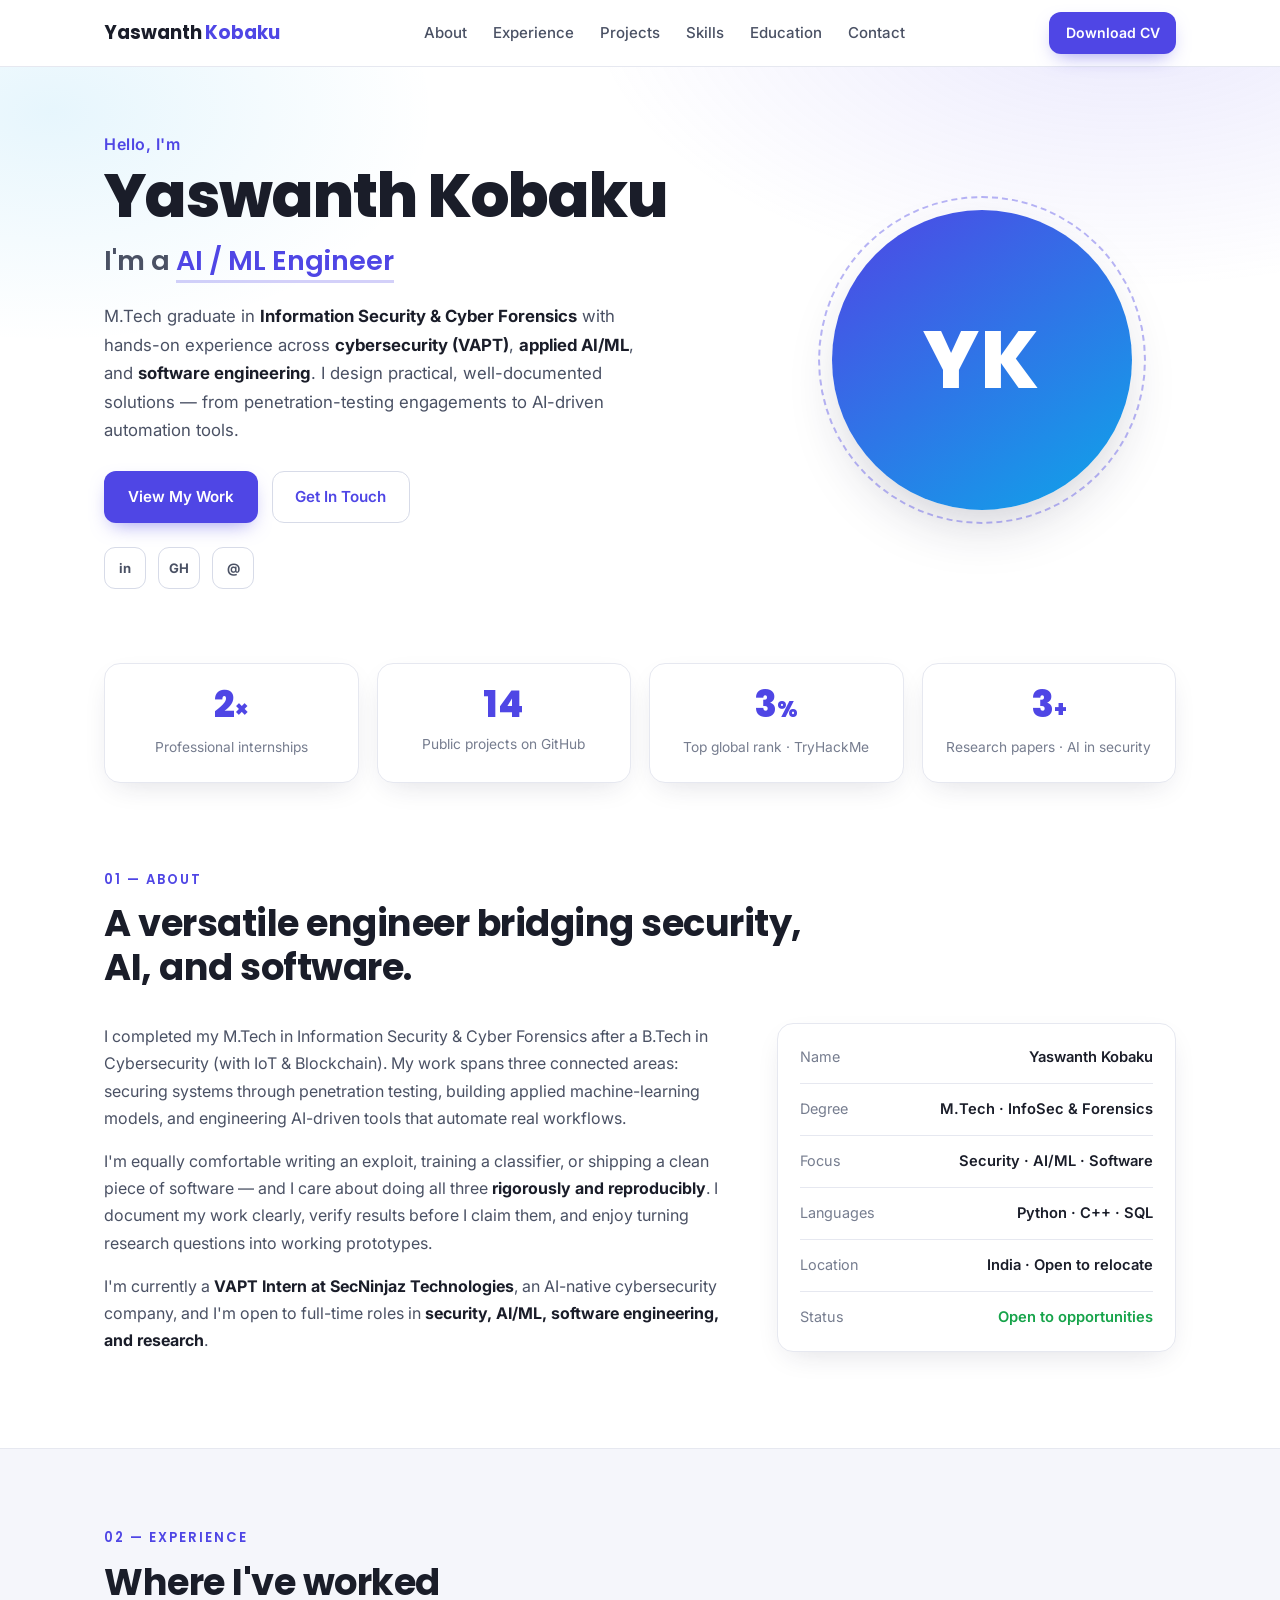
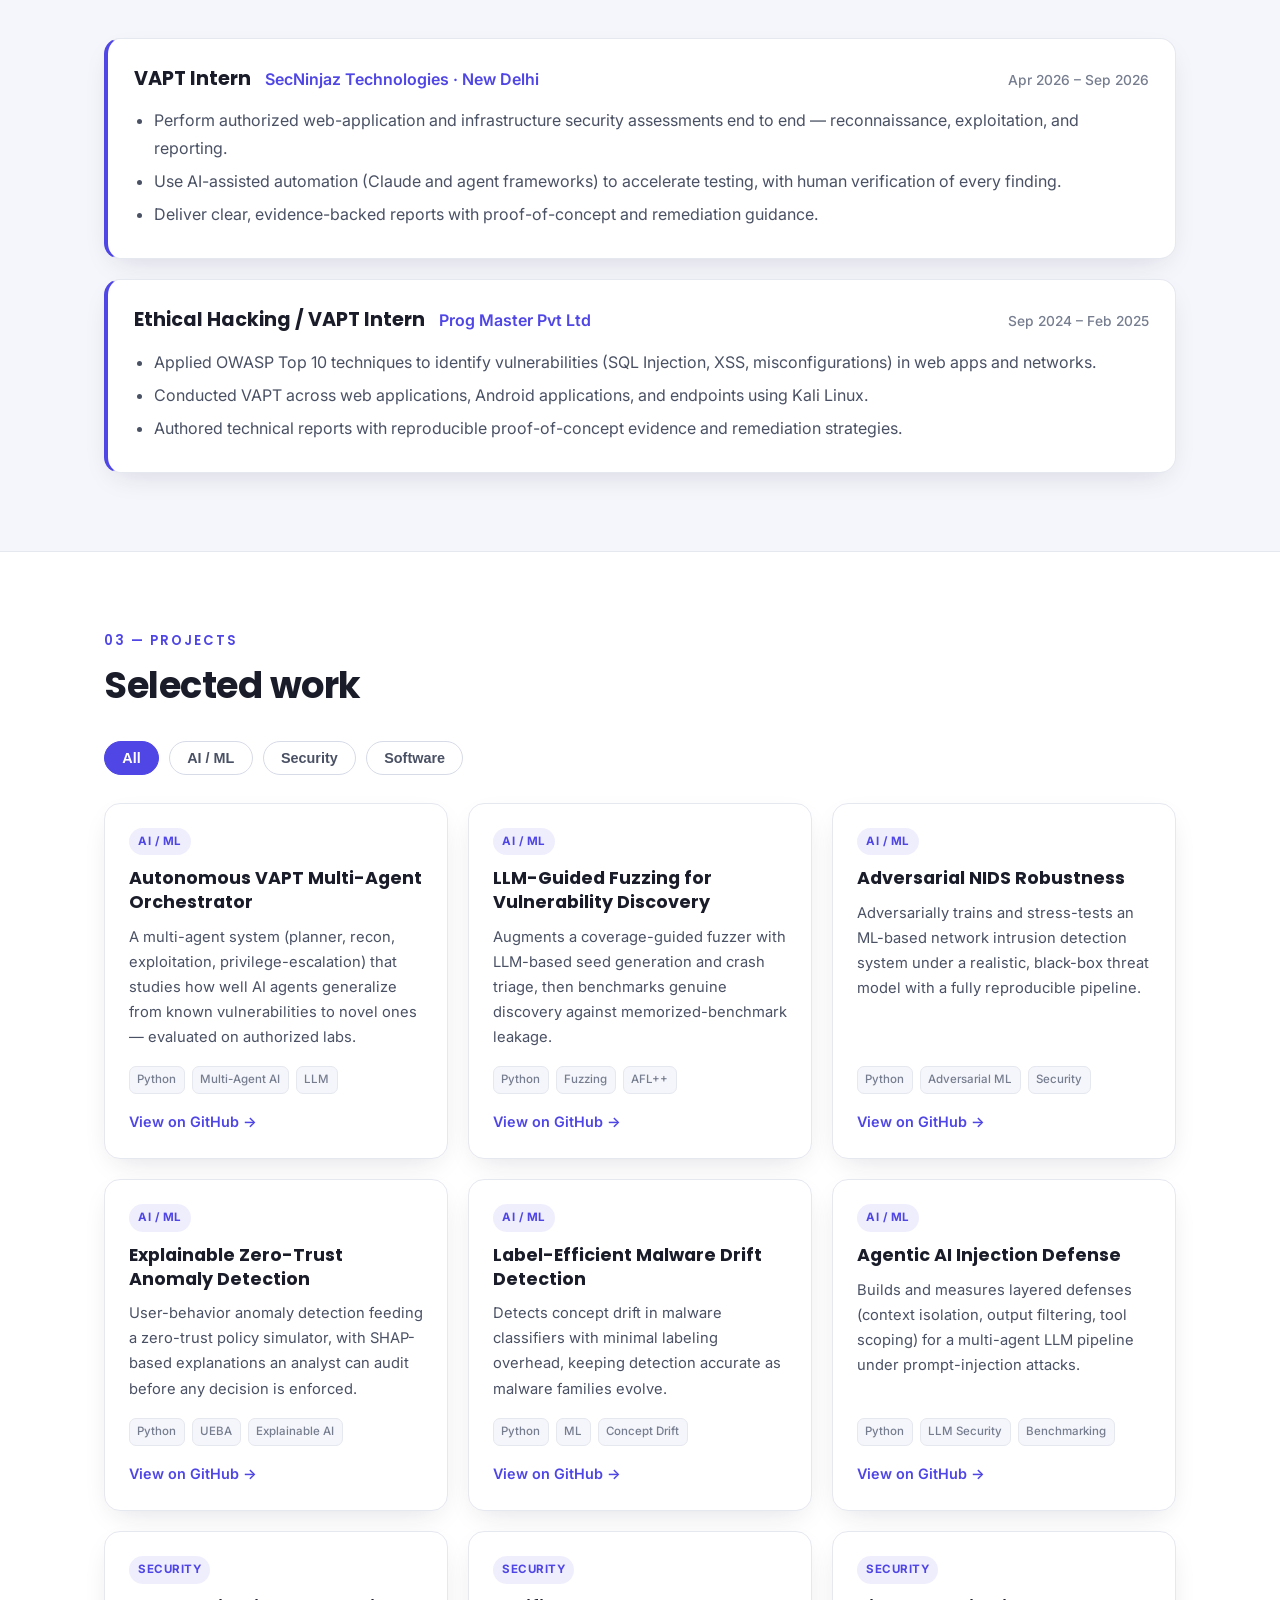
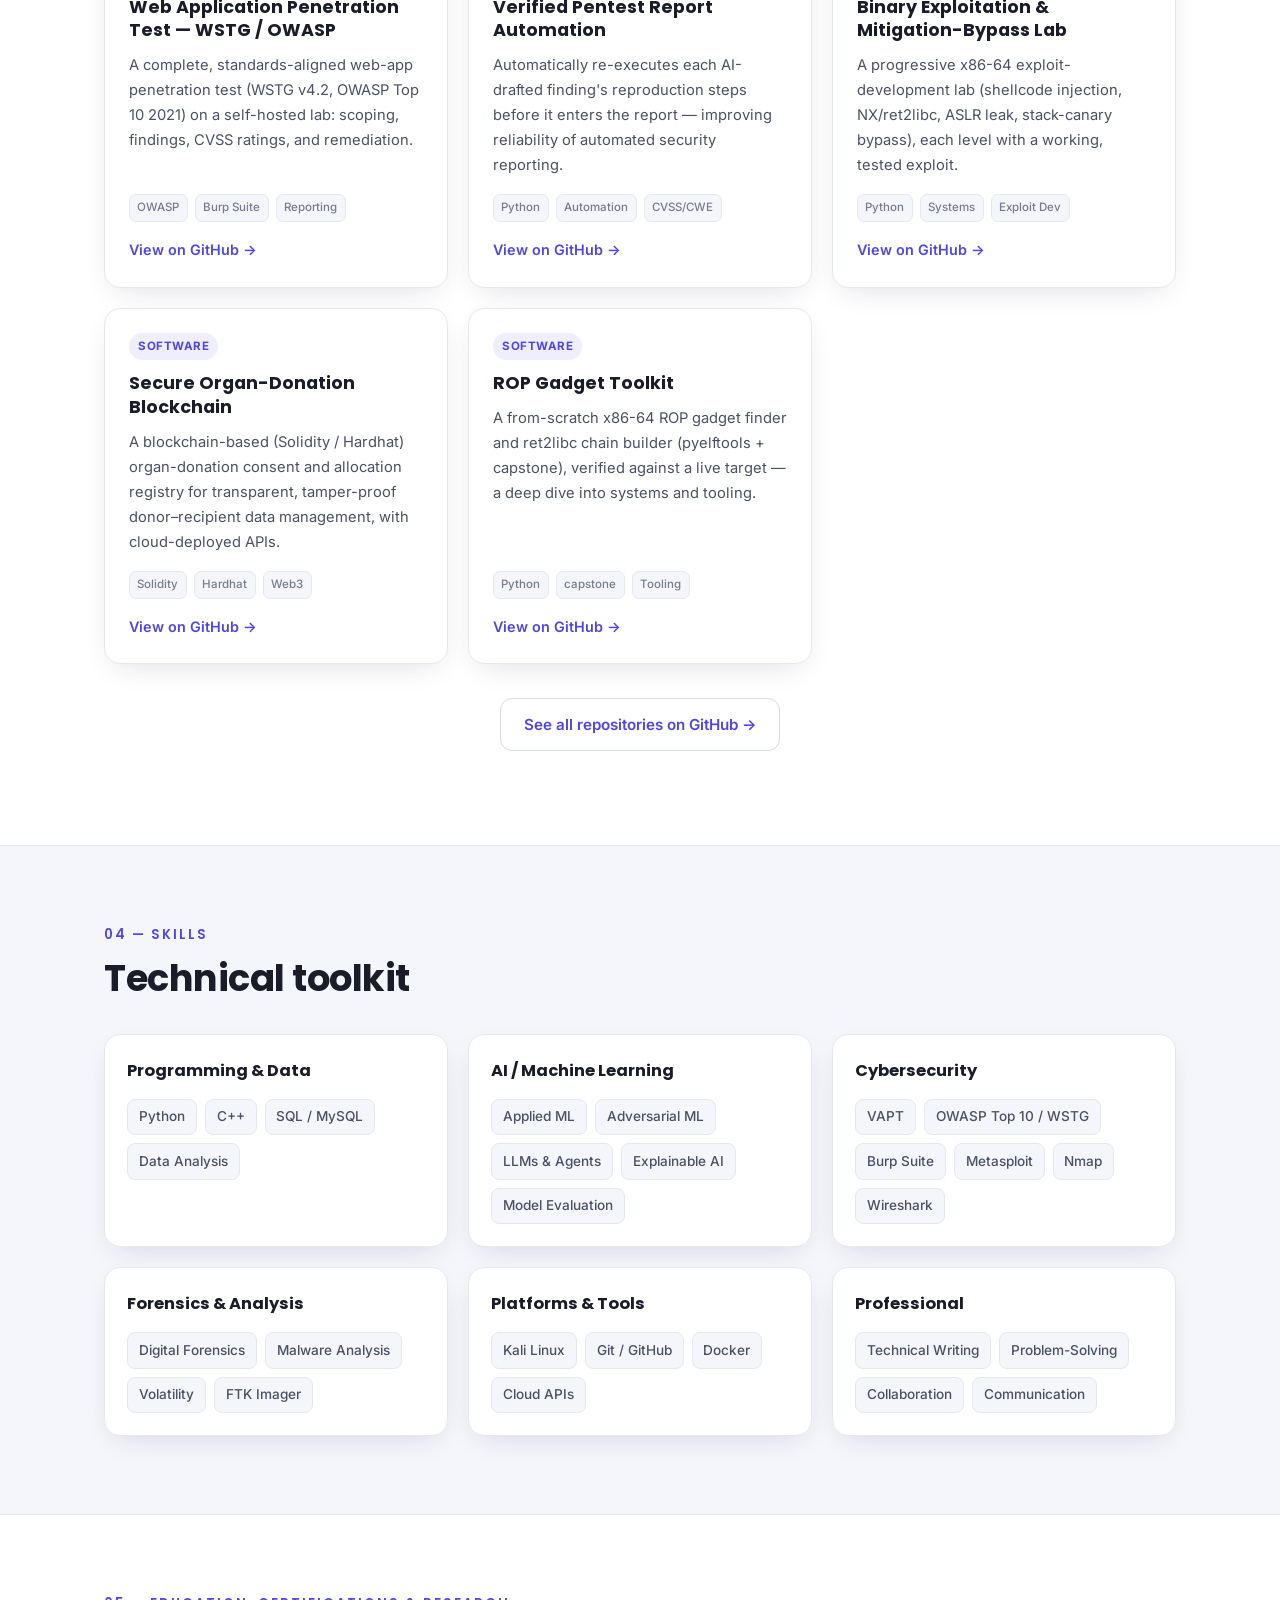
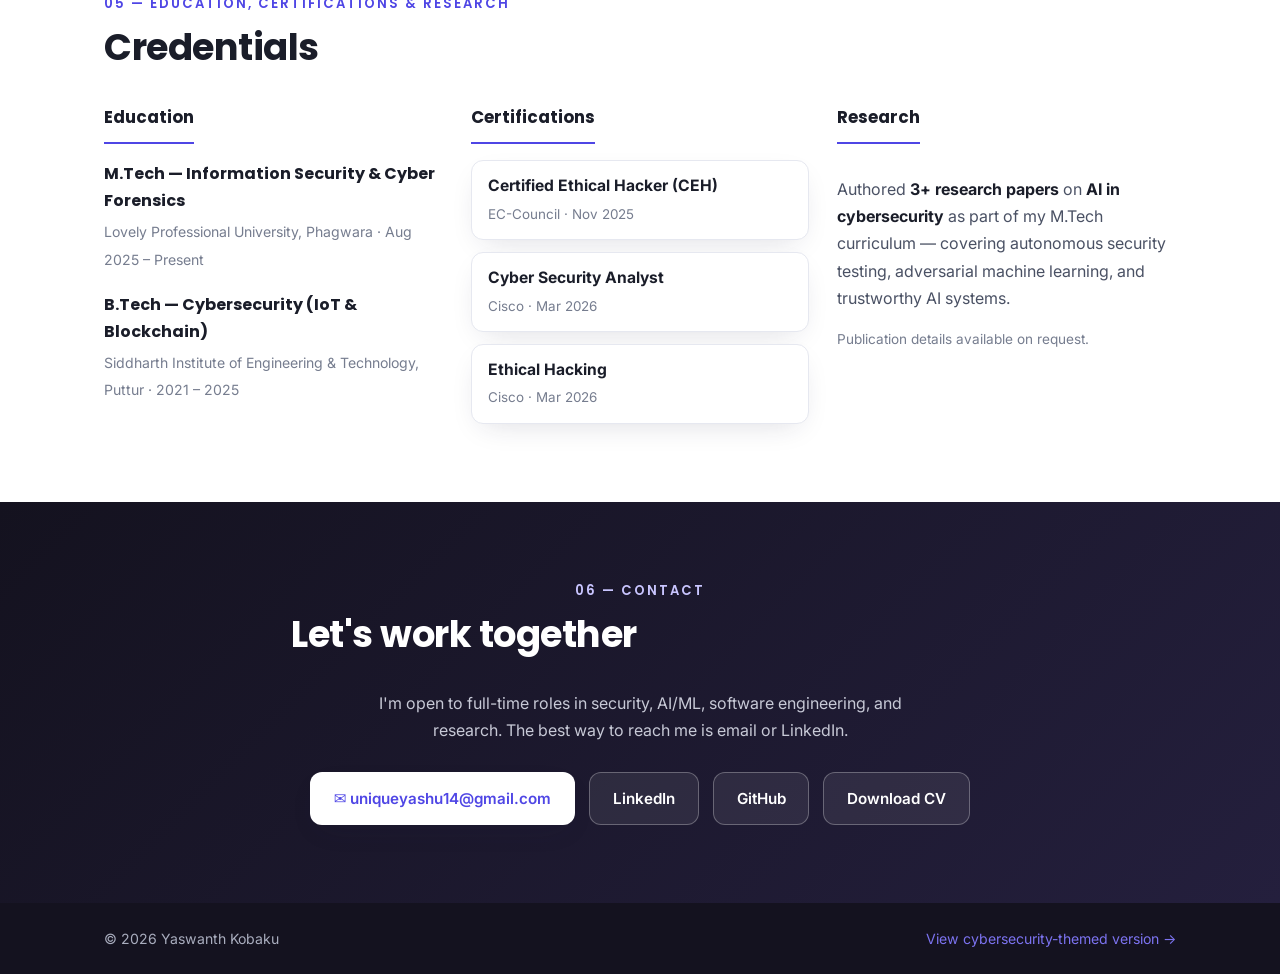
==== index.html @ 2289310d "Portfolio: professional (root) + cybersecurity (/cyber) versions Co-Authored-By: Claude Opus 4.8 <no" ====
<!DOCTYPE html>
<html lang="en">
<head>
  <meta charset="UTF-8" />
  <meta name="viewport" content="width=device-width, initial-scale=1.0, viewport-fit=cover" />
  <title>Yaswanth Kobaku — Cybersecurity &amp; AI Engineer</title>
  <meta name="description" content="Yaswanth Kobaku — M.Tech (Information Security & Cyber Forensics) graduate. Cybersecurity, AI/ML, and software engineering. Experienced in VAPT, applied machine learning, and building AI-driven tools." />
  <meta name="author" content="Yaswanth Kobaku" />
  <meta name="theme-color" content="#4f46e5" />
  <link rel="canonical" href="https://yaswanthkobaku09.github.io/" />

  <meta property="og:type" content="website" />
  <meta property="og:title" content="Yaswanth Kobaku — Cybersecurity & AI Engineer" />
  <meta property="og:description" content="M.Tech graduate specializing in cybersecurity, applied AI/ML, and software engineering. Open to engineering, security, and research roles." />
  <meta property="og:url" content="https://yaswanthkobaku09.github.io/" />
  <meta property="og:image" content="https://yaswanthkobaku09.github.io/assets/img/og-cover.png" />
  <meta name="twitter:card" content="summary_large_image" />
  <meta name="twitter:title" content="Yaswanth Kobaku — Cybersecurity & AI Engineer" />
  <meta name="twitter:description" content="M.Tech graduate — cybersecurity, applied AI/ML, and software engineering." />

  <link rel="icon" href="data:image/svg+xml,%3Csvg xmlns='http://www.w3.org/2000/svg' viewBox='0 0 100 100'%3E%3Crect width='100' height='100' rx='22' fill='%234f46e5'/%3E%3Ctext x='50' y='68' font-family='Poppins,Arial' font-weight='700' font-size='52' fill='white' text-anchor='middle'%3EYK%3C/text%3E%3C/svg%3E" />

  <link rel="preconnect" href="https://fonts.googleapis.com" />
  <link rel="preconnect" href="https://fonts.gstatic.com" crossorigin />
  <link href="https://fonts.googleapis.com/css2?family=Poppins:wght@500;600;700;800&family=Inter:wght@400;500;600;700&display=swap" rel="stylesheet" />
  <link rel="stylesheet" href="assets/css/style.css" />

  <script type="application/ld+json">
  {
    "@context": "https://schema.org",
    "@type": "Person",
    "name": "Yaswanth Kobaku",
    "jobTitle": "Cybersecurity & AI Engineer",
    "email": "mailto:uniqueyashu14@gmail.com",
    "url": "https://yaswanthkobaku09.github.io/",
    "sameAs": ["https://www.linkedin.com/in/yaswanth-kobaku", "https://github.com/Yaswanthkobaku09"],
    "knowsAbout": ["Cybersecurity", "Penetration Testing", "Machine Learning", "Artificial Intelligence", "Software Engineering", "Data Analysis"],
    "alumniOf": ["Lovely Professional University", "Siddharth Institute of Engineering and Technology"]
  }
  </script>
</head>
<body>
  <a class="skip-link" href="#main">Skip to content</a>

  <!-- NAV -->
  <header class="nav" id="top">
    <div class="wrap nav__inner">
      <a class="brand" href="#top">Yaswanth<span>Kobaku</span></a>
      <nav class="nav__links" aria-label="Primary">
        <a href="#about">About</a>
        <a href="#experience">Experience</a>
        <a href="#projects">Projects</a>
        <a href="#skills">Skills</a>
        <a href="#education">Education</a>
        <a href="#contact">Contact</a>
      </nav>
      <div class="nav__cta">
        <a class="btn btn--primary btn--sm" href="assets/Yaswanth-Kobaku-Resume.pdf" download>Download CV</a>
        <button class="nav__toggle" id="navToggle" aria-label="Toggle menu" aria-expanded="false"><span></span><span></span><span></span></button>
      </div>
    </div>
  </header>

  <main id="main">
    <!-- HERO -->
    <section class="hero">
      <div class="wrap hero__inner">
        <div class="hero__text">
          <p class="hero__hi">Hello, I'm</p>
          <h1 class="hero__name">Yaswanth Kobaku</h1>
          <h2 class="hero__role">I'm a <span id="rotator" class="rotator">Cybersecurity Engineer</span></h2>
          <p class="hero__sum">
            M.Tech graduate in <strong>Information Security &amp; Cyber Forensics</strong> with hands-on
            experience across <strong>cybersecurity (VAPT)</strong>, <strong>applied AI/ML</strong>, and
            <strong>software engineering</strong>. I design practical, well-documented solutions — from
            penetration-testing engagements to AI-driven automation tools.
          </p>
          <div class="hero__actions">
            <a class="btn btn--primary" href="#projects">View My Work</a>
            <a class="btn btn--outline" href="#contact">Get In Touch</a>
          </div>
          <div class="hero__social">
            <a href="https://www.linkedin.com/in/yaswanth-kobaku" target="_blank" rel="noopener" aria-label="LinkedIn">in</a>
            <a href="https://github.com/Yaswanthkobaku09" target="_blank" rel="noopener" aria-label="GitHub">GH</a>
            <a href="mailto:uniqueyashu14@gmail.com" aria-label="Email">@</a>
          </div>
        </div>
        <div class="hero__avatar">
          <div class="avatar">
            <span class="avatar__initials">YK</span>
            <div class="avatar__ring" aria-hidden="true"></div>
          </div>
        </div>
      </div>
    </section>

    <!-- STATS -->
    <section class="wrap stats" aria-label="Highlights">
      <div class="stat"><b data-count="2">0</b><span class="stat__suffix">×</span><i>Professional internships</i></div>
      <div class="stat"><b data-count="14">0</b><i>Public projects on GitHub</i></div>
      <div class="stat"><b data-count="3">0</b><span class="stat__suffix">%</span><i>Top global rank · TryHackMe</i></div>
      <div class="stat"><b data-count="3">0</b><span class="stat__suffix">+</span><i>Research papers · AI in security</i></div>
    </section>

    <!-- ABOUT -->
    <section class="section" id="about">
      <div class="wrap">
        <p class="eyebrow">01 — About</p>
        <h2 class="h2">A versatile engineer bridging security, AI, and software.</h2>
        <div class="about">
          <div class="about__body">
            <p>
              I completed my M.Tech in Information Security &amp; Cyber Forensics after a B.Tech in
              Cybersecurity (with IoT &amp; Blockchain). My work spans three connected areas: securing
              systems through penetration testing, building applied machine-learning models, and engineering
              AI-driven tools that automate real workflows.
            </p>
            <p>
              I'm equally comfortable writing an exploit, training a classifier, or shipping a clean piece of
              software — and I care about doing all three <strong>rigorously and reproducibly</strong>. I
              document my work clearly, verify results before I claim them, and enjoy turning research
              questions into working prototypes.
            </p>
            <p>
              I'm currently a <strong>VAPT Intern at SecNinjaz Technologies</strong>, an AI-native
              cybersecurity company, and I'm open to full-time roles in <strong>security, AI/ML,
              software engineering, and research</strong>.
            </p>
          </div>
          <aside class="about__facts">
            <ul>
              <li><span>Name</span><b>Yaswanth Kobaku</b></li>
              <li><span>Degree</span><b>M.Tech · InfoSec &amp; Forensics</b></li>
              <li><span>Focus</span><b>Security · AI/ML · Software</b></li>
              <li><span>Languages</span><b>Python · C++ · SQL</b></li>
              <li><span>Location</span><b>India · Open to relocate</b></li>
              <li><span>Status</span><b class="ok">Open to opportunities</b></li>
            </ul>
          </aside>
        </div>
      </div>
    </section>

    <!-- EXPERIENCE -->
    <section class="section section--tint" id="experience">
      <div class="wrap">
        <p class="eyebrow">02 — Experience</p>
        <h2 class="h2">Where I've worked</h2>
        <div class="timeline">
          <article class="tl">
            <div class="tl__head">
              <h3>VAPT Intern</h3><span class="tl__co">SecNinjaz Technologies · New Delhi</span>
              <span class="tl__date">Apr 2026 – Sep 2026</span>
            </div>
            <ul>
              <li>Perform authorized web-application and infrastructure security assessments end to end — reconnaissance, exploitation, and reporting.</li>
              <li>Use AI-assisted automation (Claude and agent frameworks) to accelerate testing, with human verification of every finding.</li>
              <li>Deliver clear, evidence-backed reports with proof-of-concept and remediation guidance.</li>
            </ul>
          </article>
          <article class="tl">
            <div class="tl__head">
              <h3>Ethical Hacking / VAPT Intern</h3><span class="tl__co">Prog Master Pvt Ltd</span>
              <span class="tl__date">Sep 2024 – Feb 2025</span>
            </div>
            <ul>
              <li>Applied OWASP Top 10 techniques to identify vulnerabilities (SQL Injection, XSS, misconfigurations) in web apps and networks.</li>
              <li>Conducted VAPT across web applications, Android applications, and endpoints using Kali Linux.</li>
              <li>Authored technical reports with reproducible proof-of-concept evidence and remediation strategies.</li>
            </ul>
          </article>
        </div>
      </div>
    </section>

    <!-- PROJECTS -->
    <section class="section" id="projects">
      <div class="wrap">
        <p class="eyebrow">03 — Projects</p>
        <h2 class="h2">Selected work</h2>
        <div class="filters">
          <button class="filter is-active" data-filter="all">All</button>
          <button class="filter" data-filter="ai">AI / ML</button>
          <button class="filter" data-filter="security">Security</button>
          <button class="filter" data-filter="software">Software</button>
        </div>
        <div class="grid" id="cards">
          <article class="card" data-cat="ai">
            <div class="card__badge">AI / ML</div>
            <h3>Autonomous VAPT Multi-Agent Orchestrator</h3>
            <p>A multi-agent system (planner, recon, exploitation, privilege-escalation) that studies how well AI agents generalize from known vulnerabilities to novel ones — evaluated on authorized labs.</p>
            <div class="card__tags"><span>Python</span><span>Multi-Agent AI</span><span>LLM</span></div>
            <a href="https://github.com/Yaswanthkobaku09/autonomous-vapt-multiagent-orchestrator" target="_blank" rel="noopener">View on GitHub →</a>
          </article>
          <article class="card" data-cat="ai">
            <div class="card__badge">AI / ML</div>
            <h3>LLM-Guided Fuzzing for Vulnerability Discovery</h3>
            <p>Augments a coverage-guided fuzzer with LLM-based seed generation and crash triage, then benchmarks genuine discovery against memorized-benchmark leakage.</p>
            <div class="card__tags"><span>Python</span><span>Fuzzing</span><span>AFL++</span></div>
            <a href="https://github.com/Yaswanthkobaku09/llm-guided-fuzzing-discovery" target="_blank" rel="noopener">View on GitHub →</a>
          </article>
          <article class="card" data-cat="ai">
            <div class="card__badge">AI / ML</div>
            <h3>Adversarial NIDS Robustness</h3>
            <p>Adversarially trains and stress-tests an ML-based network intrusion detection system under a realistic, black-box threat model with a fully reproducible pipeline.</p>
            <div class="card__tags"><span>Python</span><span>Adversarial ML</span><span>Security</span></div>
            <a href="https://github.com/Yaswanthkobaku09/adversarial-nids-robustness" target="_blank" rel="noopener">View on GitHub →</a>
          </article>
          <article class="card" data-cat="ai">
            <div class="card__badge">AI / ML</div>
            <h3>Explainable Zero-Trust Anomaly Detection</h3>
            <p>User-behavior anomaly detection feeding a zero-trust policy simulator, with SHAP-based explanations an analyst can audit before any decision is enforced.</p>
            <div class="card__tags"><span>Python</span><span>UEBA</span><span>Explainable AI</span></div>
            <a href="https://github.com/Yaswanthkobaku09/explainable-zero-trust-anomaly" target="_blank" rel="noopener">View on GitHub →</a>
          </article>
          <article class="card" data-cat="ai">
            <div class="card__badge">AI / ML</div>
            <h3>Label-Efficient Malware Drift Detection</h3>
            <p>Detects concept drift in malware classifiers with minimal labeling overhead, keeping detection accurate as malware families evolve.</p>
            <div class="card__tags"><span>Python</span><span>ML</span><span>Concept Drift</span></div>
            <a href="https://github.com/Yaswanthkobaku09/label-efficient-malware-drift-detection" target="_blank" rel="noopener">View on GitHub →</a>
          </article>
          <article class="card" data-cat="ai">
            <div class="card__badge">AI / ML</div>
            <h3>Agentic AI Injection Defense</h3>
            <p>Builds and measures layered defenses (context isolation, output filtering, tool scoping) for a multi-agent LLM pipeline under prompt-injection attacks.</p>
            <div class="card__tags"><span>Python</span><span>LLM Security</span><span>Benchmarking</span></div>
            <a href="https://github.com/Yaswanthkobaku09/agentic-ai-injection-defense" target="_blank" rel="noopener">View on GitHub →</a>
          </article>
          <article class="card" data-cat="security">
            <div class="card__badge">Security</div>
            <h3>Web Application Penetration Test — WSTG / OWASP</h3>
            <p>A complete, standards-aligned web-app penetration test (WSTG v4.2, OWASP Top 10 2021) on a self-hosted lab: scoping, findings, CVSS ratings, and remediation.</p>
            <div class="card__tags"><span>OWASP</span><span>Burp Suite</span><span>Reporting</span></div>
            <a href="https://github.com/Yaswanthkobaku09/web-app-pentest-wstg-owasp" target="_blank" rel="noopener">View on GitHub →</a>
          </article>
          <article class="card" data-cat="security">
            <div class="card__badge">Security</div>
            <h3>Verified Pentest Report Automation</h3>
            <p>Automatically re-executes each AI-drafted finding's reproduction steps before it enters the report — improving reliability of automated security reporting.</p>
            <div class="card__tags"><span>Python</span><span>Automation</span><span>CVSS/CWE</span></div>
            <a href="https://github.com/Yaswanthkobaku09/verified-pentest-report-automation" target="_blank" rel="noopener">View on GitHub →</a>
          </article>
          <article class="card" data-cat="security">
            <div class="card__badge">Security</div>
            <h3>Binary Exploitation &amp; Mitigation-Bypass Lab</h3>
            <p>A progressive x86-64 exploit-development lab (shellcode injection, NX/ret2libc, ASLR leak, stack-canary bypass), each level with a working, tested exploit.</p>
            <div class="card__tags"><span>Python</span><span>Systems</span><span>Exploit Dev</span></div>
            <a href="https://github.com/Yaswanthkobaku09/binary-exploitation-mitigation-bypass-lab-v2" target="_blank" rel="noopener">View on GitHub →</a>
          </article>
          <article class="card" data-cat="software">
            <div class="card__badge">Software</div>
            <h3>Secure Organ-Donation Blockchain</h3>
            <p>A blockchain-based (Solidity / Hardhat) organ-donation consent and allocation registry for transparent, tamper-proof donor–recipient data management, with cloud-deployed APIs.</p>
            <div class="card__tags"><span>Solidity</span><span>Hardhat</span><span>Web3</span></div>
            <a href="https://github.com/Yaswanthkobaku09/secure-organ-donation-blockchain" target="_blank" rel="noopener">View on GitHub →</a>
          </article>
          <article class="card" data-cat="software">
            <div class="card__badge">Software</div>
            <h3>ROP Gadget Toolkit</h3>
            <p>A from-scratch x86-64 ROP gadget finder and ret2libc chain builder (pyelftools + capstone), verified against a live target — a deep dive into systems and tooling.</p>
            <div class="card__tags"><span>Python</span><span>capstone</span><span>Tooling</span></div>
            <a href="https://github.com/Yaswanthkobaku09/rop-gadget-toolkit-v2" target="_blank" rel="noopener">View on GitHub →</a>
          </article>
        </div>
        <p class="more"><a class="btn btn--outline" href="https://github.com/Yaswanthkobaku09" target="_blank" rel="noopener">See all repositories on GitHub →</a></p>
      </div>
    </section>

    <!-- SKILLS -->
    <section class="section section--tint" id="skills">
      <div class="wrap">
        <p class="eyebrow">04 — Skills</p>
        <h2 class="h2">Technical toolkit</h2>
        <div class="skills">
          <div class="skillgroup">
            <h3>Programming &amp; Data</h3>
            <ul><li>Python</li><li>C++</li><li>SQL / MySQL</li><li>Data Analysis</li></ul>
          </div>
          <div class="skillgroup">
            <h3>AI / Machine Learning</h3>
            <ul><li>Applied ML</li><li>Adversarial ML</li><li>LLMs &amp; Agents</li><li>Explainable AI</li><li>Model Evaluation</li></ul>
          </div>
          <div class="skillgroup">
            <h3>Cybersecurity</h3>
            <ul><li>VAPT</li><li>OWASP Top 10 / WSTG</li><li>Burp Suite</li><li>Metasploit</li><li>Nmap</li><li>Wireshark</li></ul>
          </div>
          <div class="skillgroup">
            <h3>Forensics &amp; Analysis</h3>
            <ul><li>Digital Forensics</li><li>Malware Analysis</li><li>Volatility</li><li>FTK Imager</li></ul>
          </div>
          <div class="skillgroup">
            <h3>Platforms &amp; Tools</h3>
            <ul><li>Kali Linux</li><li>Git / GitHub</li><li>Docker</li><li>Cloud APIs</li></ul>
          </div>
          <div class="skillgroup">
            <h3>Professional</h3>
            <ul><li>Technical Writing</li><li>Problem-Solving</li><li>Collaboration</li><li>Communication</li></ul>
          </div>
        </div>
      </div>
    </section>

    <!-- EDUCATION + CERTS + RESEARCH -->
    <section class="section" id="education">
      <div class="wrap">
        <p class="eyebrow">05 — Education, Certifications &amp; Research</p>
        <h2 class="h2">Credentials</h2>
        <div class="creds">
          <div class="creds__col">
            <h3 class="creds__h">Education</h3>
            <div class="edu">
              <h4>M.Tech — Information Security &amp; Cyber Forensics</h4>
              <span>Lovely Professional University, Phagwara · Aug 2025 – Present</span>
            </div>
            <div class="edu">
              <h4>B.Tech — Cybersecurity (IoT &amp; Blockchain)</h4>
              <span>Siddharth Institute of Engineering &amp; Technology, Puttur · 2021 – 2025</span>
            </div>
          </div>
          <div class="creds__col">
            <h3 class="creds__h">Certifications</h3>
            <ul class="certlist">
              <li><b>Certified Ethical Hacker (CEH)</b><span>EC-Council · Nov 2025</span></li>
              <li><b>Cyber Security Analyst</b><span>Cisco · Mar 2026</span></li>
              <li><b>Ethical Hacking</b><span>Cisco · Mar 2026</span></li>
            </ul>
          </div>
          <div class="creds__col">
            <h3 class="creds__h">Research</h3>
            <p class="research">
              Authored <b>3+ research papers</b> on <b>AI in cybersecurity</b> as part of my M.Tech
              curriculum — covering autonomous security testing, adversarial machine learning, and
              trustworthy AI systems.
            </p>
            <p class="research__note">Publication details available on request.</p>
          </div>
        </div>
      </div>
    </section>

    <!-- CONTACT -->
    <section class="section section--cta" id="contact">
      <div class="wrap contact">
        <p class="eyebrow eyebrow--light">06 — Contact</p>
        <h2 class="h2 h2--light">Let's work together</h2>
        <p class="contact__sub">I'm open to full-time roles in security, AI/ML, software engineering, and research. The best way to reach me is email or LinkedIn.</p>
        <div class="contact__btns">
          <a class="btn btn--white" href="mailto:uniqueyashu14@gmail.com">✉ uniqueyashu14@gmail.com</a>
          <a class="btn btn--ghost-light" href="https://www.linkedin.com/in/yaswanth-kobaku" target="_blank" rel="noopener">LinkedIn</a>
          <a class="btn btn--ghost-light" href="https://github.com/Yaswanthkobaku09" target="_blank" rel="noopener">GitHub</a>
          <a class="btn btn--ghost-light" href="assets/Yaswanth-Kobaku-Resume.pdf" download>Download CV</a>
        </div>
      </div>
    </section>
  </main>

  <footer class="footer">
    <div class="wrap footer__inner">
      <span>© <span id="year"></span> Yaswanth Kobaku</span>
      <span class="footer__made"><a href="cyber/" style="color:inherit">View cybersecurity-themed version →</a></span>
    </div>
  </footer>

  <script src="assets/js/main.js" defer></script>
</body>
</html>
---- assets/css/style.css ----
/* =========================================================
   Yaswanth Kobaku — Professional Portfolio
   Clean, modern, recruiter-friendly. Light theme + indigo.
   ========================================================= */
:root{
  --bg:      #ffffff;
  --bg-tint: #f5f6fb;
  --ink:     #1a1d29;
  --ink-2:   #4a5164;
  --ink-3:   #767d8f;
  --line:    #e6e8f0;
  --line-2:  #d7dbe8;
  --brand:   #4f46e5;
  --brand-2: #7c73f0;
  --brand-d: #3f37c9;
  --accent:  #0ea5e9;
  --ok:      #16a34a;
  --card:    #ffffff;
  --dark:    #14121f;
  --sans:    "Inter", system-ui, -apple-system, Segoe UI, Roboto, sans-serif;
  --head:    "Poppins", var(--sans);
  --maxw:    1120px;
  --r:       16px;
  --shadow:  0 10px 30px -12px rgba(31,32,64,.18);
  --shadow-lg: 0 24px 60px -20px rgba(31,32,64,.28);
  color-scheme: light;
}

*{box-sizing:border-box}
html{scroll-behavior:smooth}
body{
  margin:0;background:var(--bg);color:var(--ink);
  font-family:var(--sans);font-size:16px;line-height:1.7;-webkit-font-smoothing:antialiased;overflow-x:hidden;
}
img{max-width:100%}
a{color:inherit;text-decoration:none}
[hidden]{display:none!important}
.wrap{width:100%;max-width:var(--maxw);margin-inline:auto;padding-inline:24px}
.skip-link{position:absolute;left:-999px;top:0;z-index:100;background:var(--brand);color:#fff;padding:10px 16px;border-radius:0 0 8px 0;font-weight:600}
.skip-link:focus{left:0}
:focus-visible{outline:2px solid var(--brand);outline-offset:3px;border-radius:6px}

/* Buttons */
.btn{display:inline-flex;align-items:center;gap:.5em;font-weight:600;font-size:.95rem;padding:.8em 1.5em;border-radius:12px;border:1.5px solid transparent;cursor:pointer;transition:transform .16s,box-shadow .16s,background .16s,border-color .16s,color .16s;white-space:nowrap}
.btn--sm{padding:.55em 1.1em;font-size:.88rem}
.btn--primary{background:var(--brand);color:#fff;box-shadow:0 8px 20px -8px rgba(79,70,229,.6)}
.btn--primary:hover{background:var(--brand-d);transform:translateY(-2px);box-shadow:0 12px 26px -8px rgba(79,70,229,.7)}
.btn--outline{background:transparent;color:var(--brand);border-color:var(--line-2)}
.btn--outline:hover{border-color:var(--brand);transform:translateY(-2px)}
.btn--white{background:#fff;color:var(--brand);box-shadow:var(--shadow)}
.btn--white:hover{transform:translateY(-2px);box-shadow:var(--shadow-lg)}
.btn--ghost-light{background:rgba(255,255,255,.08);color:#fff;border-color:rgba(255,255,255,.28)}
.btn--ghost-light:hover{background:rgba(255,255,255,.16);transform:translateY(-2px)}

/* Nav */
.nav{position:sticky;top:0;z-index:50;background:rgba(255,255,255,.82);backdrop-filter:blur(12px);border-bottom:1px solid var(--line);padding-top:env(safe-area-inset-top,0px)}
.nav__inner{display:flex;align-items:center;justify-content:space-between;height:66px;gap:14px}
.brand{font-family:var(--head);font-weight:700;font-size:1.15rem;color:var(--ink)}
.brand span{color:var(--brand);margin-left:.15em}
.nav__links{display:flex;gap:26px;font-weight:500;font-size:.94rem}
.nav__links a{color:var(--ink-2);transition:color .15s;position:relative}
.nav__links a:hover{color:var(--brand)}
.nav__cta{display:flex;align-items:center;gap:12px}
.nav__toggle{display:none;flex-direction:column;gap:5px;background:none;border:0;cursor:pointer;padding:8px}
.nav__toggle span{width:22px;height:2px;background:var(--ink);border-radius:2px;transition:.25s}
.nav__toggle[aria-expanded="true"] span:nth-child(1){transform:translateY(7px) rotate(45deg)}
.nav__toggle[aria-expanded="true"] span:nth-child(2){opacity:0}
.nav__toggle[aria-expanded="true"] span:nth-child(3){transform:translateY(-7px) rotate(-45deg)}

/* Hero */
.hero{position:relative;padding:64px 0 40px;background:
  radial-gradient(900px 480px at 88% -12%, rgba(124,115,240,.16), transparent 60%),
  radial-gradient(700px 420px at 4% 8%, rgba(14,165,233,.10), transparent 55%);}
.hero__inner{display:grid;grid-template-columns:1.5fr .9fr;gap:40px;align-items:center}
.hero__hi{color:var(--brand);font-weight:600;margin:0 0 6px;letter-spacing:.5px}
.hero__name{font-family:var(--head);font-size:clamp(2.4rem,6vw,3.8rem);line-height:1.05;margin:0 0 10px;font-weight:800;letter-spacing:-1px}
.hero__role{font-family:var(--head);font-size:clamp(1.2rem,3vw,1.7rem);font-weight:600;margin:0 0 18px;color:var(--ink-2)}
.rotator{color:var(--brand);border-bottom:3px solid rgba(79,70,229,.25)}
.hero__sum{max-width:560px;color:var(--ink-2);margin:0 0 26px;font-size:1.05rem}
.hero__sum strong{color:var(--ink)}
.hero__actions{display:flex;gap:14px;flex-wrap:wrap;margin-bottom:24px}
.hero__social{display:flex;gap:12px}
.hero__social a{width:42px;height:42px;display:grid;place-items:center;border-radius:11px;border:1.5px solid var(--line-2);font-weight:700;font-size:.82rem;color:var(--ink-2);transition:.16s}
.hero__social a:hover{border-color:var(--brand);color:var(--brand);transform:translateY(-2px)}
.hero__avatar{display:grid;place-items:center}
.avatar{position:relative;width:min(300px,74vw);aspect-ratio:1;border-radius:50%;display:grid;place-items:center;
  background:linear-gradient(145deg,var(--brand),var(--accent));box-shadow:var(--shadow-lg)}
.avatar__initials{font-family:var(--head);font-weight:800;font-size:clamp(3rem,10vw,5rem);color:#fff;letter-spacing:2px}
.avatar__ring{position:absolute;inset:-14px;border-radius:50%;border:2px dashed rgba(79,70,229,.4);animation:spin 26s linear infinite}
@keyframes spin{to{transform:rotate(360deg)}}

/* Stats */
.stats{display:grid;grid-template-columns:repeat(4,1fr);gap:18px;margin:34px auto 8px}
.stat{background:var(--card);border:1px solid var(--line);border-radius:var(--r);padding:22px 18px;text-align:center;box-shadow:var(--shadow)}
.stat b{font-family:var(--head);font-size:2.3rem;font-weight:800;color:var(--brand);line-height:1}
.stat__suffix{font-family:var(--head);font-size:1.4rem;font-weight:800;color:var(--brand)}
.stat i{display:block;margin-top:8px;color:var(--ink-3);font-style:normal;font-size:.86rem}

/* Sections */
.section{padding:78px 0}
.section--tint{background:var(--bg-tint);border-block:1px solid var(--line)}
.eyebrow{font-family:var(--head);color:var(--brand);font-weight:600;font-size:.82rem;letter-spacing:2px;text-transform:uppercase;margin:0 0 10px}
.eyebrow--light{color:#c9c5ff}
.h2{font-family:var(--head);font-size:clamp(1.6rem,3.6vw,2.3rem);font-weight:700;letter-spacing:-.5px;margin:0 0 34px;max-width:720px;line-height:1.2}
.h2--light{color:#fff}

/* About */
.about{display:grid;grid-template-columns:1.6fr 1fr;gap:34px;align-items:start}
.about__body p{margin:0 0 16px;color:var(--ink-2)}
.about__body strong{color:var(--ink)}
.about__facts{background:var(--card);border:1px solid var(--line);border-radius:var(--r);padding:8px 22px;box-shadow:var(--shadow)}
.about__facts ul{list-style:none;margin:0;padding:0}
.about__facts li{display:flex;justify-content:space-between;gap:14px;padding:13px 0;border-bottom:1px solid var(--line)}
.about__facts li:last-child{border-bottom:0}
.about__facts span{color:var(--ink-3);font-size:.9rem}
.about__facts b{color:var(--ink);font-weight:600;text-align:right;font-size:.92rem}
.about__facts .ok{color:var(--ok)}

/* Timeline */
.timeline{display:grid;gap:20px}
.tl{background:var(--card);border:1px solid var(--line);border-radius:var(--r);padding:24px 26px;box-shadow:var(--shadow);border-left:4px solid var(--brand)}
.tl__head{display:flex;flex-wrap:wrap;align-items:baseline;gap:8px 14px;margin-bottom:12px}
.tl__head h3{font-family:var(--head);margin:0;font-size:1.2rem;font-weight:700}
.tl__co{color:var(--brand);font-weight:600}
.tl__date{margin-left:auto;color:var(--ink-3);font-size:.86rem;font-weight:500}
.tl ul{margin:0;padding-left:20px;color:var(--ink-2)}
.tl li{margin:6px 0}

/* Filters */
.filters{display:flex;flex-wrap:wrap;gap:10px;margin-bottom:28px}
.filter{font-weight:600;font-size:.9rem;padding:.55em 1.2em;border-radius:999px;cursor:pointer;background:var(--card);border:1.5px solid var(--line-2);color:var(--ink-2);transition:.15s}
.filter:hover{border-color:var(--brand);color:var(--brand)}
.filter.is-active{background:var(--brand);color:#fff;border-color:var(--brand)}

/* Project grid */
.grid{display:grid;grid-template-columns:repeat(3,1fr);gap:20px}
.card{display:flex;flex-direction:column;background:var(--card);border:1px solid var(--line);border-radius:var(--r);padding:24px;box-shadow:var(--shadow);transition:transform .2s,box-shadow .2s}
.card:hover{transform:translateY(-6px);box-shadow:var(--shadow-lg)}
.card__badge{align-self:flex-start;font-size:.72rem;font-weight:700;letter-spacing:.5px;text-transform:uppercase;color:var(--brand);background:rgba(79,70,229,.09);padding:.35em .8em;border-radius:999px;margin-bottom:12px}
.card h3{font-family:var(--head);margin:0 0 10px;font-size:1.1rem;line-height:1.35}
.card p{margin:0 0 16px;color:var(--ink-2);font-size:.92rem;flex:1}
.card__tags{display:flex;flex-wrap:wrap;gap:7px;margin-bottom:16px}
.card__tags span{font-size:.72rem;font-weight:500;color:var(--ink-3);background:var(--bg-tint);border:1px solid var(--line);border-radius:7px;padding:.28em .65em}
.card a{color:var(--brand);font-weight:600;font-size:.9rem}
.card a:hover{text-decoration:underline}
.more{text-align:center;margin-top:34px}

/* Skills */
.skills{display:grid;grid-template-columns:repeat(3,1fr);gap:20px}
.skillgroup{background:var(--card);border:1px solid var(--line);border-radius:var(--r);padding:22px;box-shadow:var(--shadow)}
.skillgroup h3{font-family:var(--head);font-size:1.02rem;margin:0 0 14px;color:var(--ink)}
.skillgroup ul{list-style:none;margin:0;padding:0;display:flex;flex-wrap:wrap;gap:8px}
.skillgroup li{font-size:.85rem;font-weight:500;color:var(--ink-2);background:var(--bg-tint);border:1px solid var(--line);border-radius:8px;padding:.42em .8em;transition:.15s}
.skillgroup li:hover{border-color:var(--brand);color:var(--brand)}

/* Creds */
.creds{display:grid;grid-template-columns:repeat(3,1fr);gap:28px}
.creds__h{font-family:var(--head);font-size:1.05rem;margin:0 0 16px;padding-bottom:10px;border-bottom:2px solid var(--brand);display:inline-block}
.edu{margin-bottom:18px}
.edu h4{font-family:var(--head);margin:0 0 4px;font-size:1rem}
.edu span{color:var(--ink-3);font-size:.88rem}
.certlist{list-style:none;margin:0;padding:0;display:flex;flex-direction:column;gap:12px}
.certlist li{background:var(--card);border:1px solid var(--line);border-radius:12px;padding:12px 16px;box-shadow:var(--shadow)}
.certlist b{display:block;font-size:.98rem}
.certlist span{color:var(--ink-3);font-size:.84rem}
.research{color:var(--ink-2)}
.research b{color:var(--ink)}
.research__note{color:var(--ink-3);font-size:.85rem;margin-top:8px}

/* CTA / contact */
.section--cta{background:linear-gradient(135deg,var(--dark),#241f3d);color:#fff}
.contact{text-align:center}
.contact__sub{max-width:560px;margin:0 auto 28px;color:#c7c9d6}
.contact__btns{display:flex;flex-wrap:wrap;gap:14px;justify-content:center}

/* Footer */
.footer{background:var(--dark);color:#a9adbe;padding:24px 0;padding-bottom:calc(24px + env(safe-area-inset-bottom,0px))}
.footer__inner{display:flex;justify-content:space-between;align-items:center;gap:14px;flex-wrap:wrap;font-size:.88rem}
.footer__made{color:var(--brand-2)}

/* Reveal */
.reveal{opacity:0;transform:translateY(22px);transition:opacity .6s ease,transform .6s ease}
.reveal.in{opacity:1;transform:none}

/* Responsive */
@media (max-width:900px){
  .hero__inner{grid-template-columns:1fr;text-align:center}
  .hero__actions,.hero__social{justify-content:center}
  .hero__sum{margin-inline:auto}
  .hero__avatar{order:-1}
  .stats{grid-template-columns:repeat(2,1fr)}
  .about{grid-template-columns:1fr}
  .grid,.skills{grid-template-columns:repeat(2,1fr)}
  .creds{grid-template-columns:1fr}
  .tl__date{margin-left:0}
}
@media (max-width:640px){
  .nav__links{position:fixed;inset:66px 0 auto 0;flex-direction:column;gap:0;background:#fff;border-bottom:1px solid var(--line);transform:translateY(-130%);transition:transform .3s;padding:6px 24px 16px}
  .nav__links.open{transform:translateY(0)}
  .nav__links a{padding:13px 0;border-bottom:1px solid var(--line)}
  .nav__toggle{display:flex}
  .nav__cta .btn{display:none}
  .stats,.grid,.skills{grid-template-columns:1fr}
  .section{padding:58px 0}
}
@media (prefers-reduced-motion:reduce){
  *{animation:none!important;transition:none!important;scroll-behavior:auto!important}
  .reveal{opacity:1;transform:none}
}
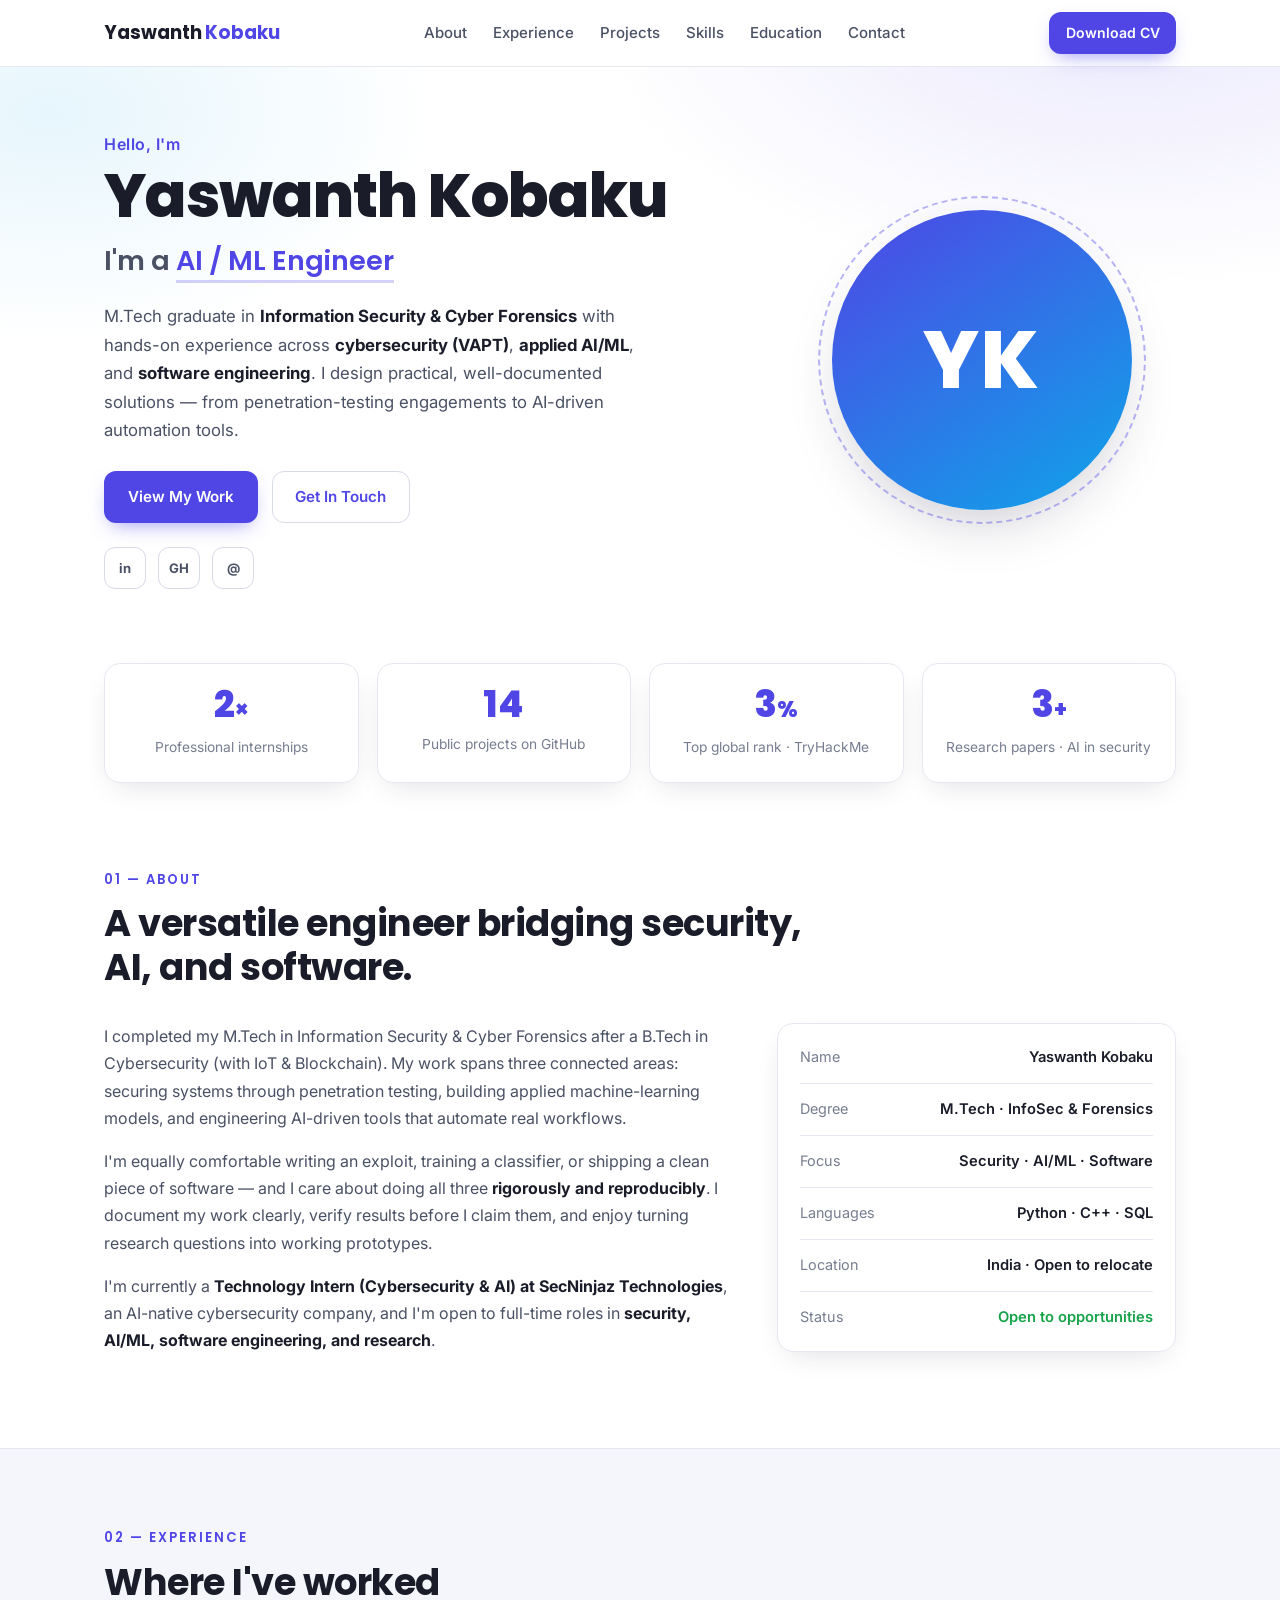
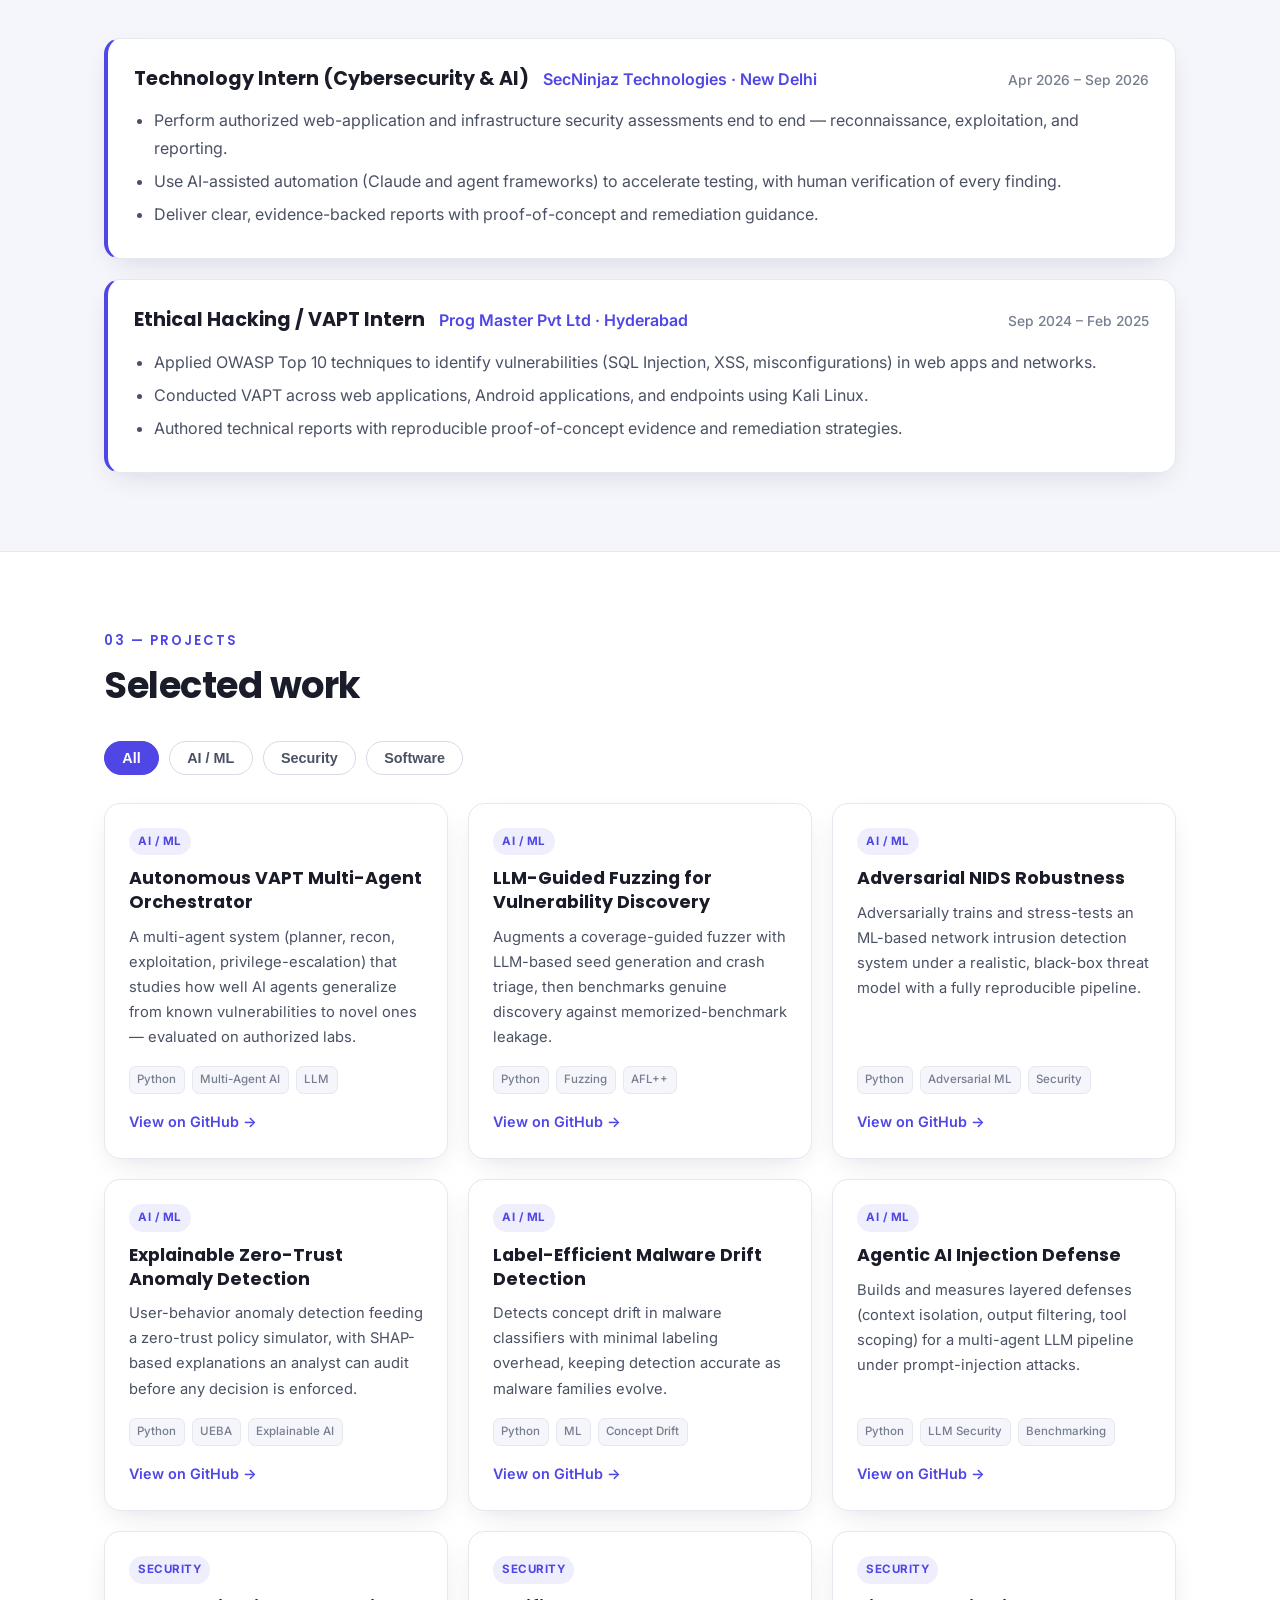
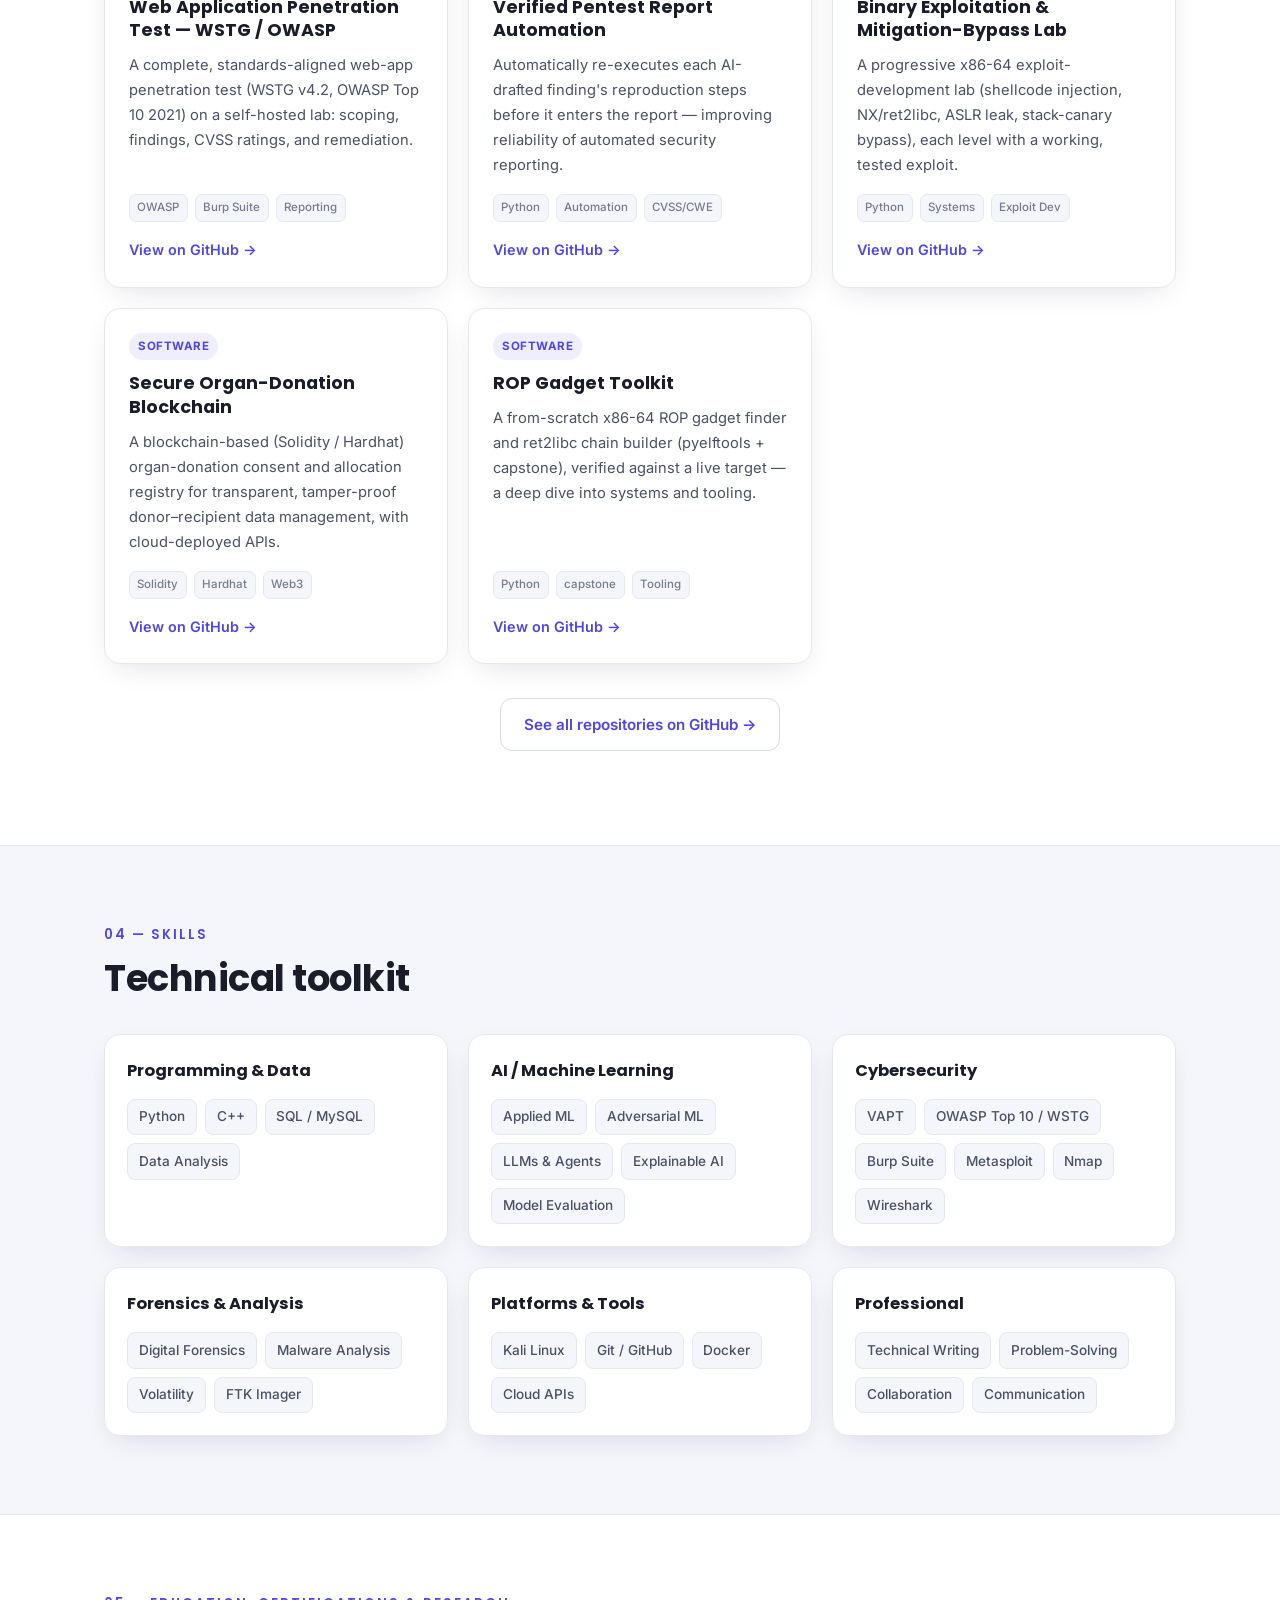
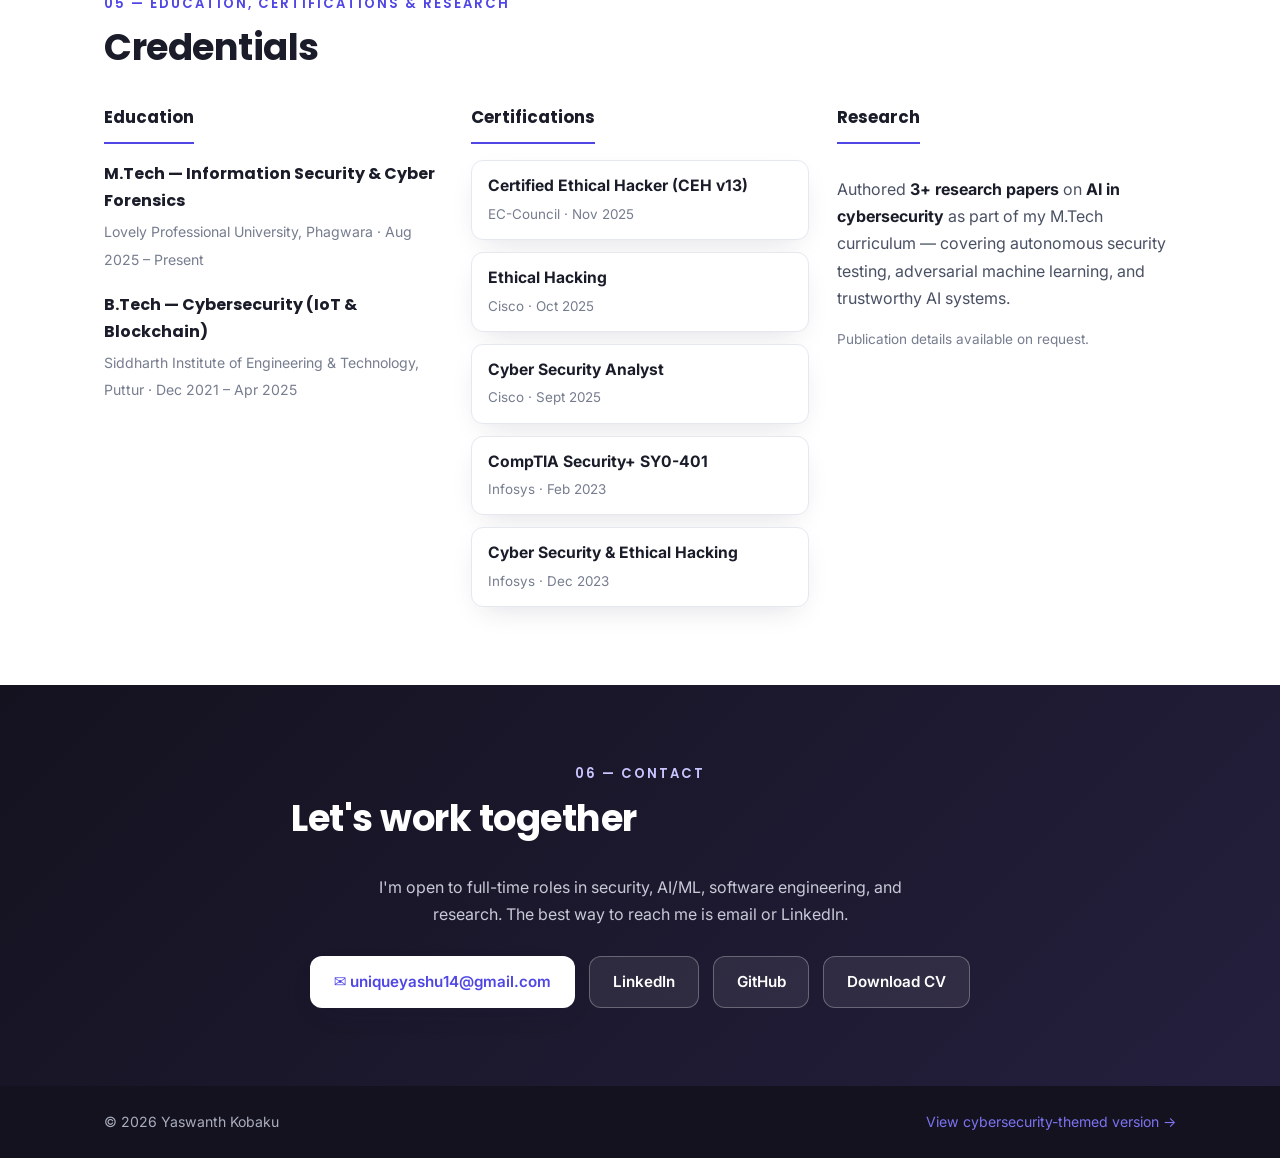
==== commit 061da4f7: "Sync both sites' content with resumes: 5 certifications (CEH v13, Cisco Oct/Sept 2025, CompTIA, 2x I" ====
--- a/index.html
+++ b/index.html
@@ -122,7 +122,7 @@
               questions into working prototypes.
             </p>
             <p>
-              I'm currently a <strong>VAPT Intern at SecNinjaz Technologies</strong>, an AI-native
+              I'm currently a <strong>Technology Intern (Cybersecurity &amp; AI) at SecNinjaz Technologies</strong>, an AI-native
               cybersecurity company, and I'm open to full-time roles in <strong>security, AI/ML,
               software engineering, and research</strong>.
             </p>
@@ -149,7 +149,7 @@
         <div class="timeline">
           <article class="tl">
             <div class="tl__head">
-              <h3>VAPT Intern</h3><span class="tl__co">SecNinjaz Technologies · New Delhi</span>
+              <h3>Technology Intern (Cybersecurity &amp; AI)</h3><span class="tl__co">SecNinjaz Technologies · New Delhi</span>
               <span class="tl__date">Apr 2026 – Sep 2026</span>
             </div>
             <ul>
@@ -160,7 +160,7 @@
           </article>
           <article class="tl">
             <div class="tl__head">
-              <h3>Ethical Hacking / VAPT Intern</h3><span class="tl__co">Prog Master Pvt Ltd</span>
+              <h3>Ethical Hacking / VAPT Intern</h3><span class="tl__co">Prog Master Pvt Ltd · Hyderabad</span>
               <span class="tl__date">Sep 2024 – Feb 2025</span>
             </div>
             <ul>
@@ -315,15 +315,17 @@
             </div>
             <div class="edu">
               <h4>B.Tech — Cybersecurity (IoT &amp; Blockchain)</h4>
-              <span>Siddharth Institute of Engineering &amp; Technology, Puttur · 2021 – 2025</span>
+              <span>Siddharth Institute of Engineering &amp; Technology, Puttur · Dec 2021 – Apr 2025</span>
             </div>
           </div>
           <div class="creds__col">
             <h3 class="creds__h">Certifications</h3>
             <ul class="certlist">
-              <li><b>Certified Ethical Hacker (CEH)</b><span>EC-Council · Nov 2025</span></li>
-              <li><b>Cyber Security Analyst</b><span>Cisco · Mar 2026</span></li>
-              <li><b>Ethical Hacking</b><span>Cisco · Mar 2026</span></li>
+              <li><b>Certified Ethical Hacker (CEH v13)</b><span>EC-Council · Nov 2025</span></li>
+              <li><b>Ethical Hacking</b><span>Cisco · Oct 2025</span></li>
+              <li><b>Cyber Security Analyst</b><span>Cisco · Sept 2025</span></li>
+              <li><b>CompTIA Security+ SY0-401</b><span>Infosys · Feb 2023</span></li>
+              <li><b>Cyber Security &amp; Ethical Hacking</b><span>Infosys · Dec 2023</span></li>
             </ul>
           </div>
           <div class="creds__col">
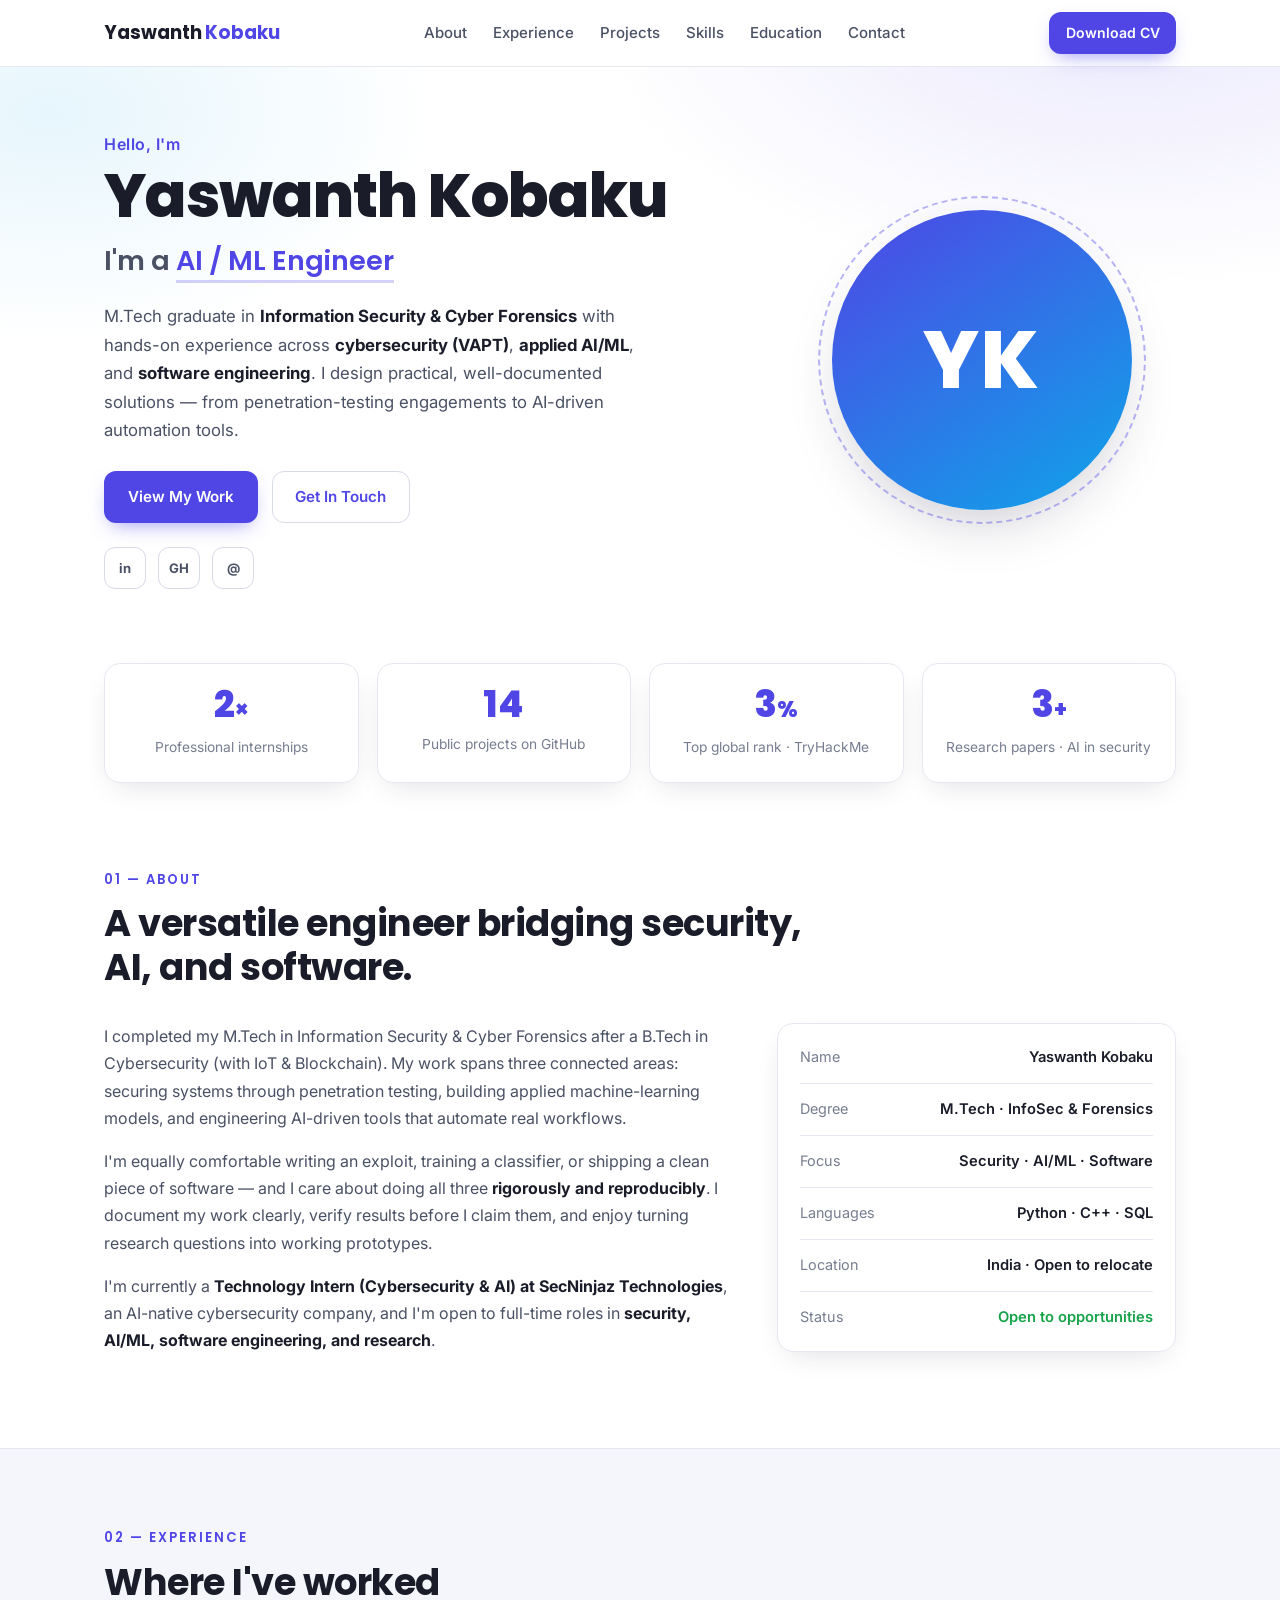
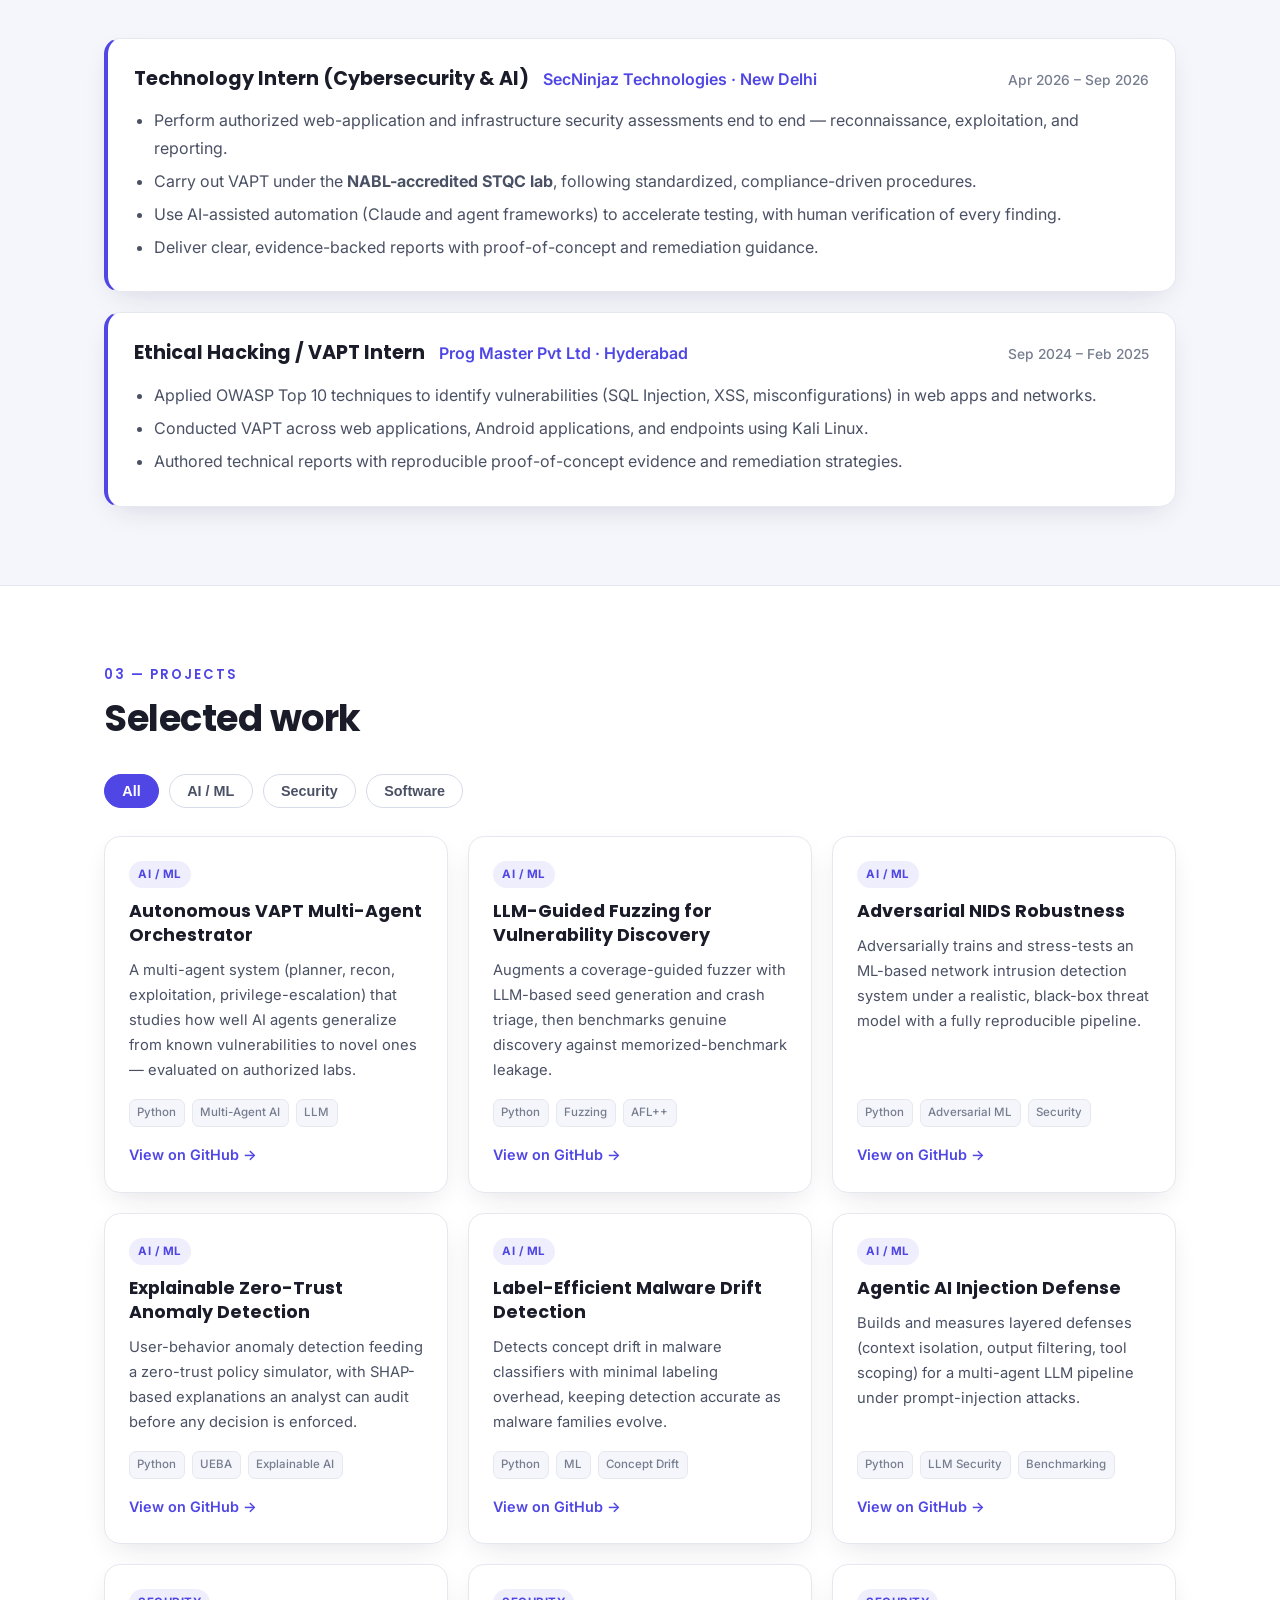
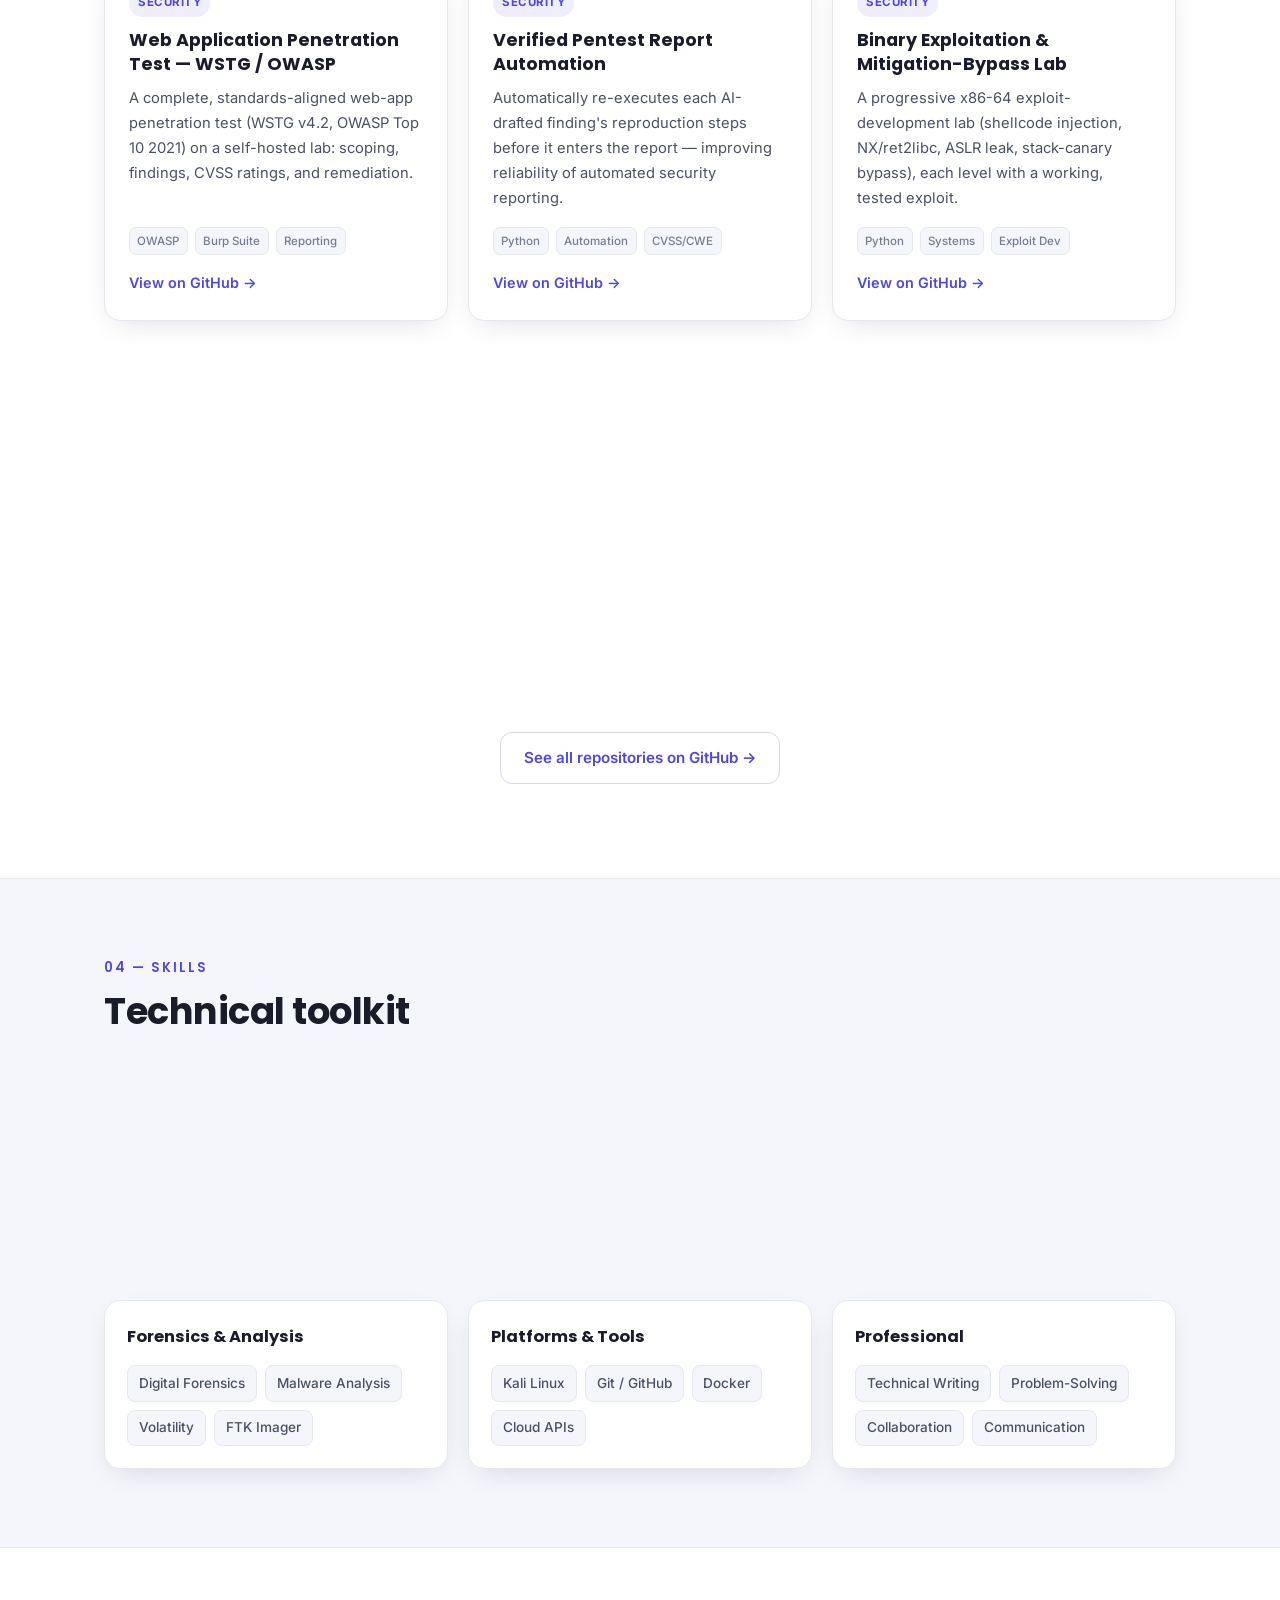
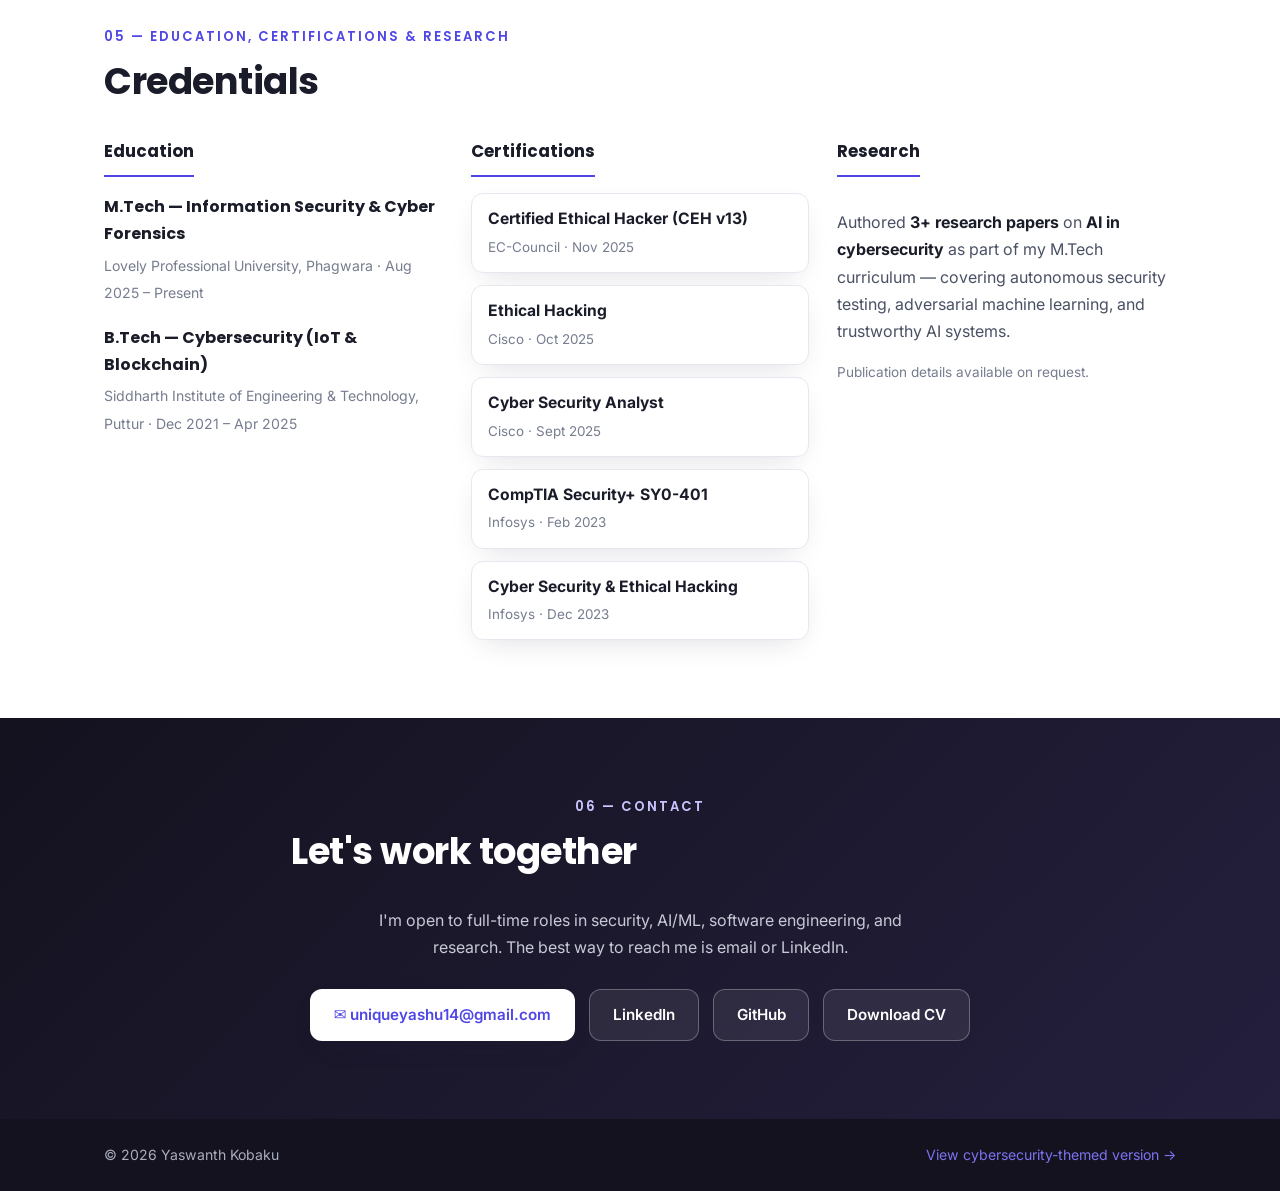
==== commit df36e594: "Add NABL-accredited STQC lab detail to SecNinjaz experience on both sites Co-Authored-By: Claude Opu" ====
--- a/index.html
+++ b/index.html
@@ -154,6 +154,7 @@
             </div>
             <ul>
               <li>Perform authorized web-application and infrastructure security assessments end to end — reconnaissance, exploitation, and reporting.</li>
+              <li>Carry out VAPT under the <strong>NABL-accredited STQC lab</strong>, following standardized, compliance-driven procedures.</li>
               <li>Use AI-assisted automation (Claude and agent frameworks) to accelerate testing, with human verification of every finding.</li>
               <li>Deliver clear, evidence-backed reports with proof-of-concept and remediation guidance.</li>
             </ul>
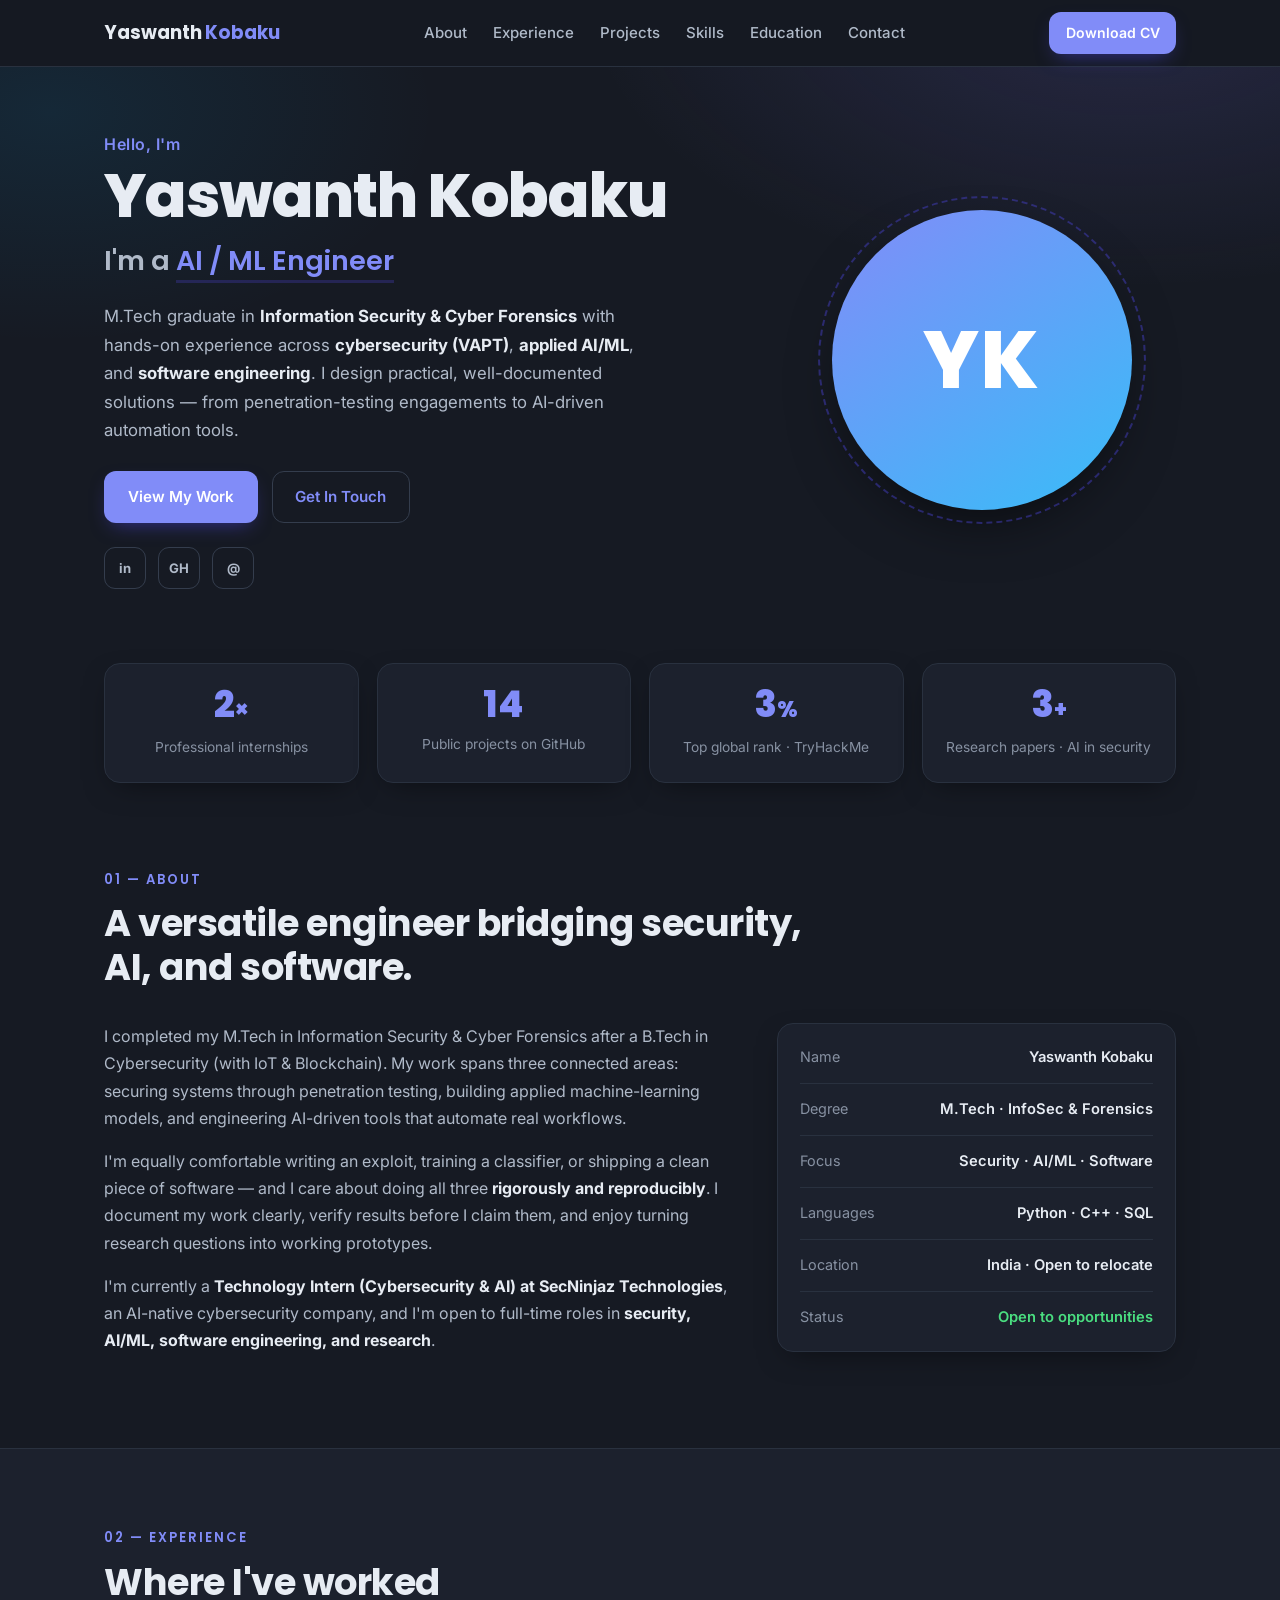
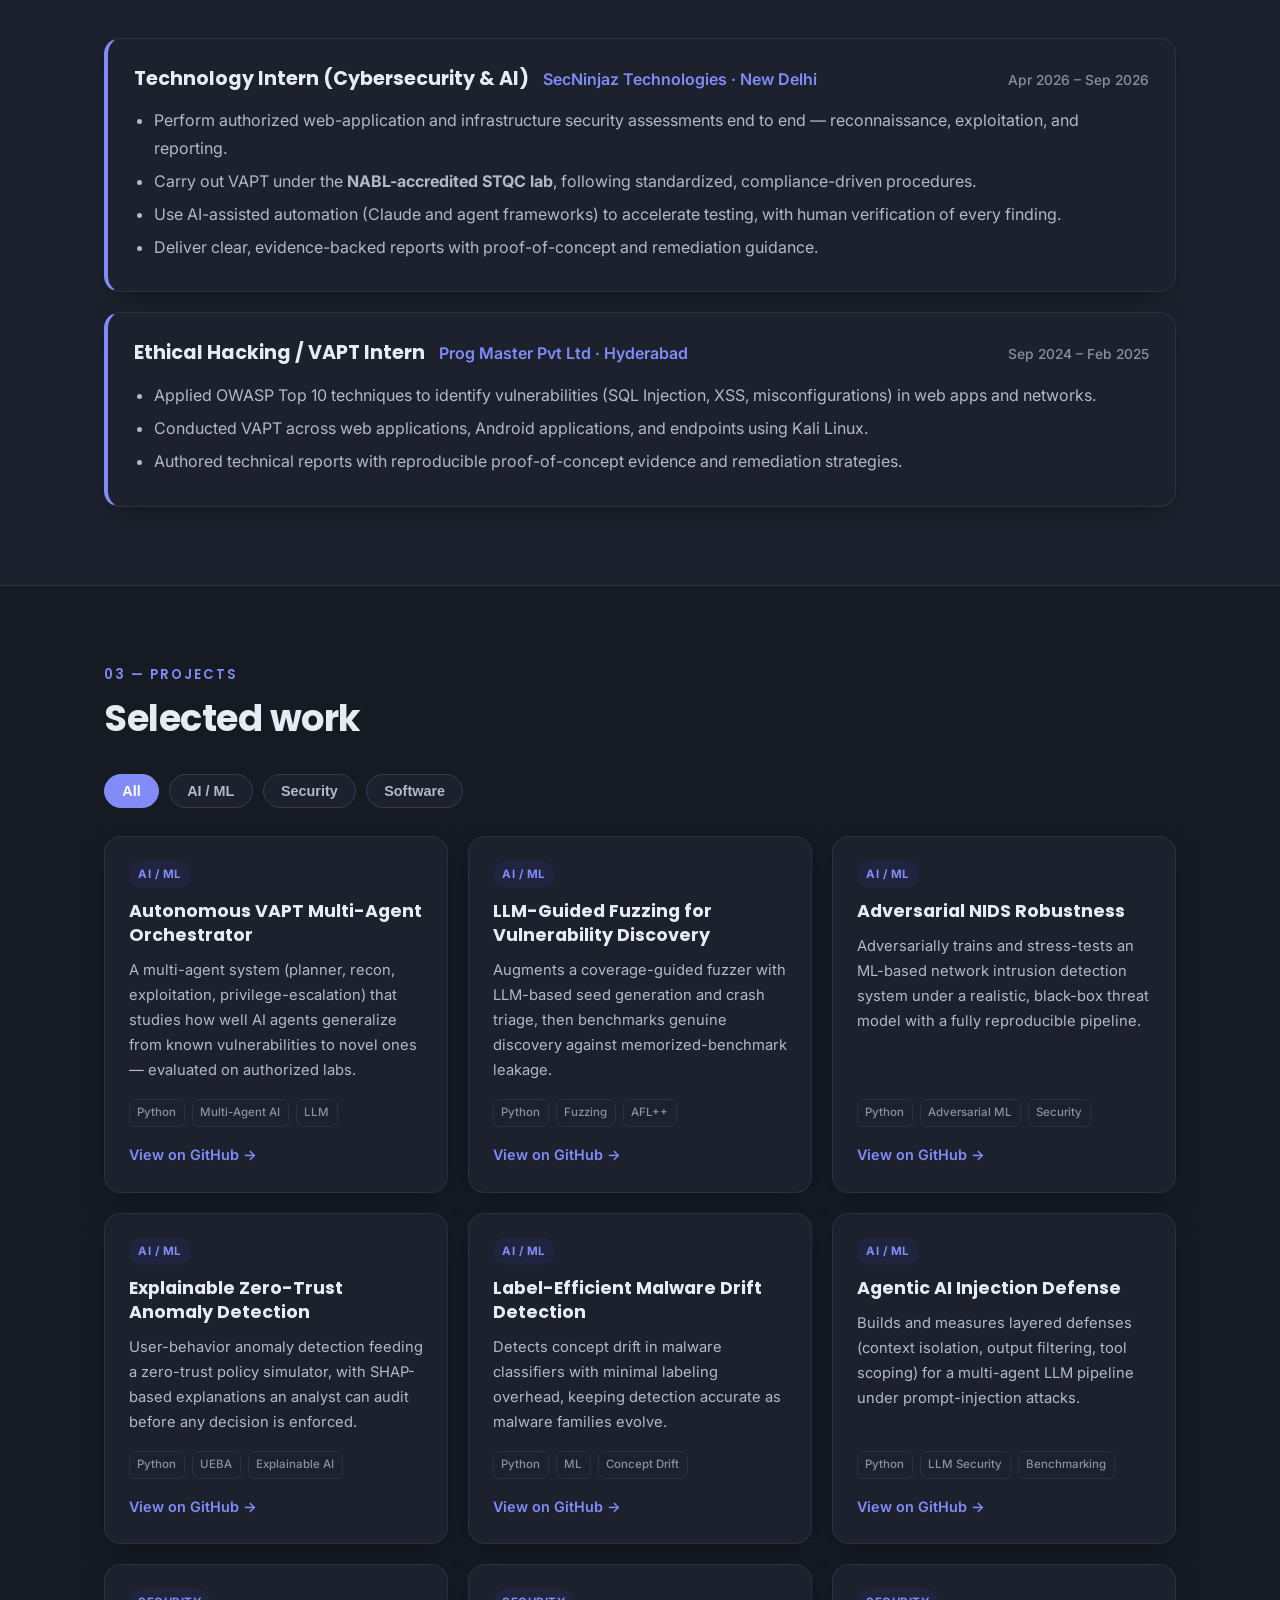
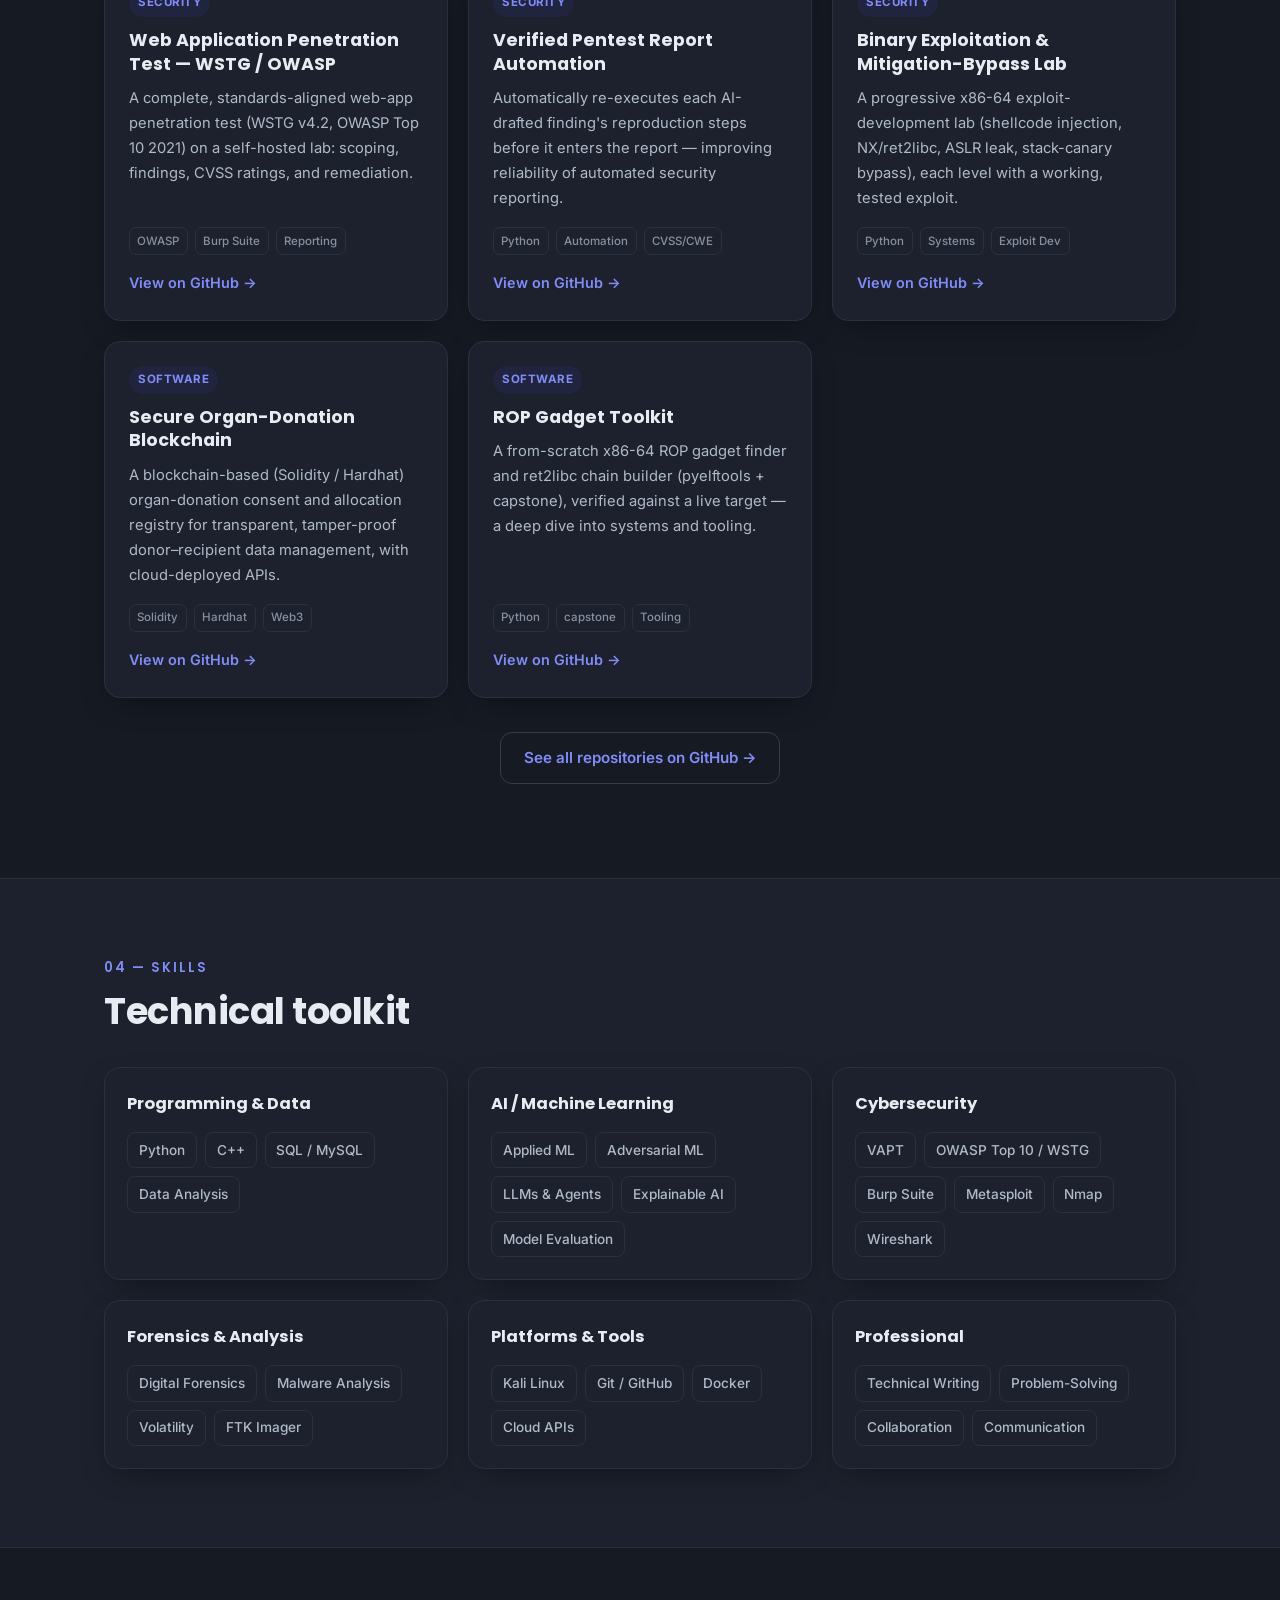
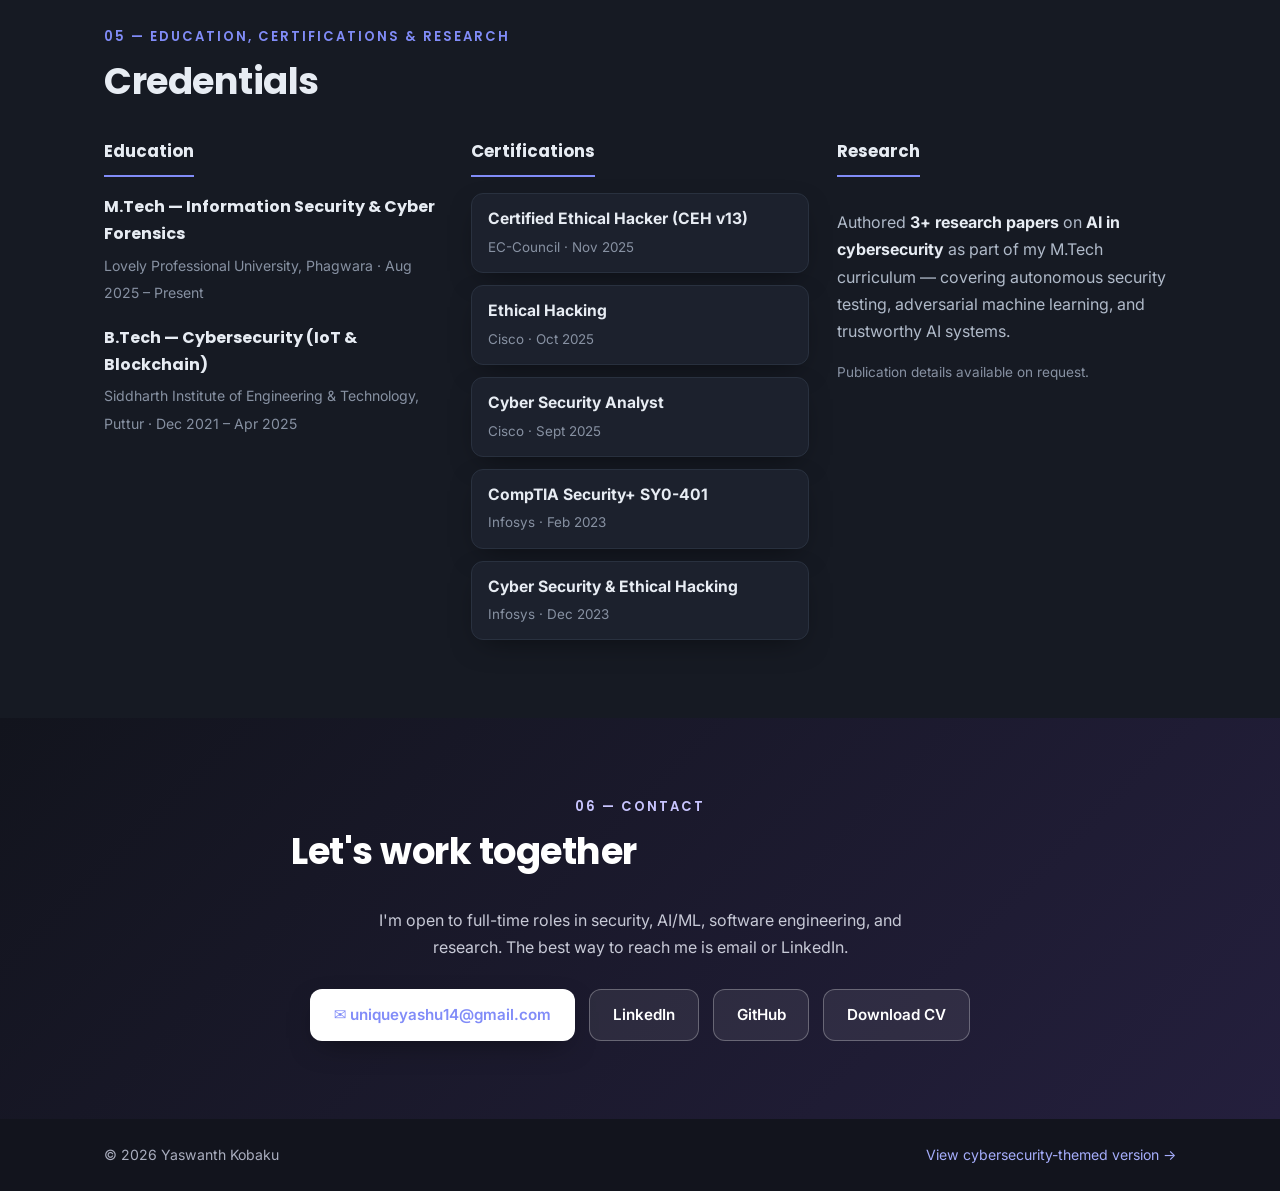
==== commit 8e732476: "General site: switch to soft dark (dim slate) theme for a comfortable look Co-Authored-By: Claude Op" ====
--- a/index.html
+++ b/index.html
@@ -6,7 +6,7 @@
   <title>Yaswanth Kobaku — Cybersecurity &amp; AI Engineer</title>
   <meta name="description" content="Yaswanth Kobaku — M.Tech (Information Security & Cyber Forensics) graduate. Cybersecurity, AI/ML, and software engineering. Experienced in VAPT, applied machine learning, and building AI-driven tools." />
   <meta name="author" content="Yaswanth Kobaku" />
-  <meta name="theme-color" content="#4f46e5" />
+  <meta name="theme-color" content="#161a23" />
   <link rel="canonical" href="https://yaswanthkobaku09.github.io/" />
 
   <meta property="og:type" content="website" />
--- a/assets/css/style.css
+++ b/assets/css/style.css
@@ -1,29 +1,29 @@
 /* =========================================================
    Yaswanth Kobaku — Professional Portfolio
-   Clean, modern, recruiter-friendly. Light theme + indigo.
+   Soft "dim" dark theme — easy on the eyes, modern, indigo.
    ========================================================= */
 :root{
-  --bg:      #ffffff;
-  --bg-tint: #f5f6fb;
-  --ink:     #1a1d29;
-  --ink-2:   #4a5164;
-  --ink-3:   #767d8f;
-  --line:    #e6e8f0;
-  --line-2:  #d7dbe8;
-  --brand:   #4f46e5;
-  --brand-2: #7c73f0;
-  --brand-d: #3f37c9;
-  --accent:  #0ea5e9;
-  --ok:      #16a34a;
-  --card:    #ffffff;
-  --dark:    #14121f;
+  --bg:      #161a23;   /* soft dark slate (not harsh black) */
+  --bg-tint: #1c212d;   /* tinted section panels */
+  --ink:     #e7ecf3;   /* soft off-white text */
+  --ink-2:   #b0bac9;
+  --ink-3:   #8791a2;
+  --line:    #29313f;
+  --line-2:  #343d4d;
+  --brand:   #818cf8;   /* softened indigo for dark bg */
+  --brand-2: #a5adfb;
+  --brand-d: #6b76ef;
+  --accent:  #38bdf8;   /* soft sky blue */
+  --ok:      #4ade80;
+  --card:    #1c212d;
+  --dark:    #12141d;
   --sans:    "Inter", system-ui, -apple-system, Segoe UI, Roboto, sans-serif;
   --head:    "Poppins", var(--sans);
   --maxw:    1120px;
   --r:       16px;
-  --shadow:  0 10px 30px -12px rgba(31,32,64,.18);
-  --shadow-lg: 0 24px 60px -20px rgba(31,32,64,.28);
-  color-scheme: light;
+  --shadow:  0 10px 30px -12px rgba(0,0,0,.55);
+  --shadow-lg: 0 24px 60px -20px rgba(0,0,0,.65);
+  color-scheme: dark;
 }
 
 *{box-sizing:border-box}
@@ -53,7 +53,7 @@
 .btn--ghost-light:hover{background:rgba(255,255,255,.16);transform:translateY(-2px)}
 
 /* Nav */
-.nav{position:sticky;top:0;z-index:50;background:rgba(255,255,255,.82);backdrop-filter:blur(12px);border-bottom:1px solid var(--line);padding-top:env(safe-area-inset-top,0px)}
+.nav{position:sticky;top:0;z-index:50;background:rgba(22,26,35,.85);backdrop-filter:blur(12px);border-bottom:1px solid var(--line);padding-top:env(safe-area-inset-top,0px)}
 .nav__inner{display:flex;align-items:center;justify-content:space-between;height:66px;gap:14px}
 .brand{font-family:var(--head);font-weight:700;font-size:1.15rem;color:var(--ink)}
 .brand span{color:var(--brand);margin-left:.15em}
@@ -195,7 +195,7 @@
   .tl__date{margin-left:0}
 }
 @media (max-width:640px){
-  .nav__links{position:fixed;inset:66px 0 auto 0;flex-direction:column;gap:0;background:#fff;border-bottom:1px solid var(--line);transform:translateY(-130%);transition:transform .3s;padding:6px 24px 16px}
+  .nav__links{position:fixed;inset:66px 0 auto 0;flex-direction:column;gap:0;background:var(--bg);border-bottom:1px solid var(--line);transform:translateY(-130%);transition:transform .3s;padding:6px 24px 16px}
   .nav__links.open{transform:translateY(0)}
   .nav__links a{padding:13px 0;border-bottom:1px solid var(--line)}
   .nav__toggle{display:flex}
